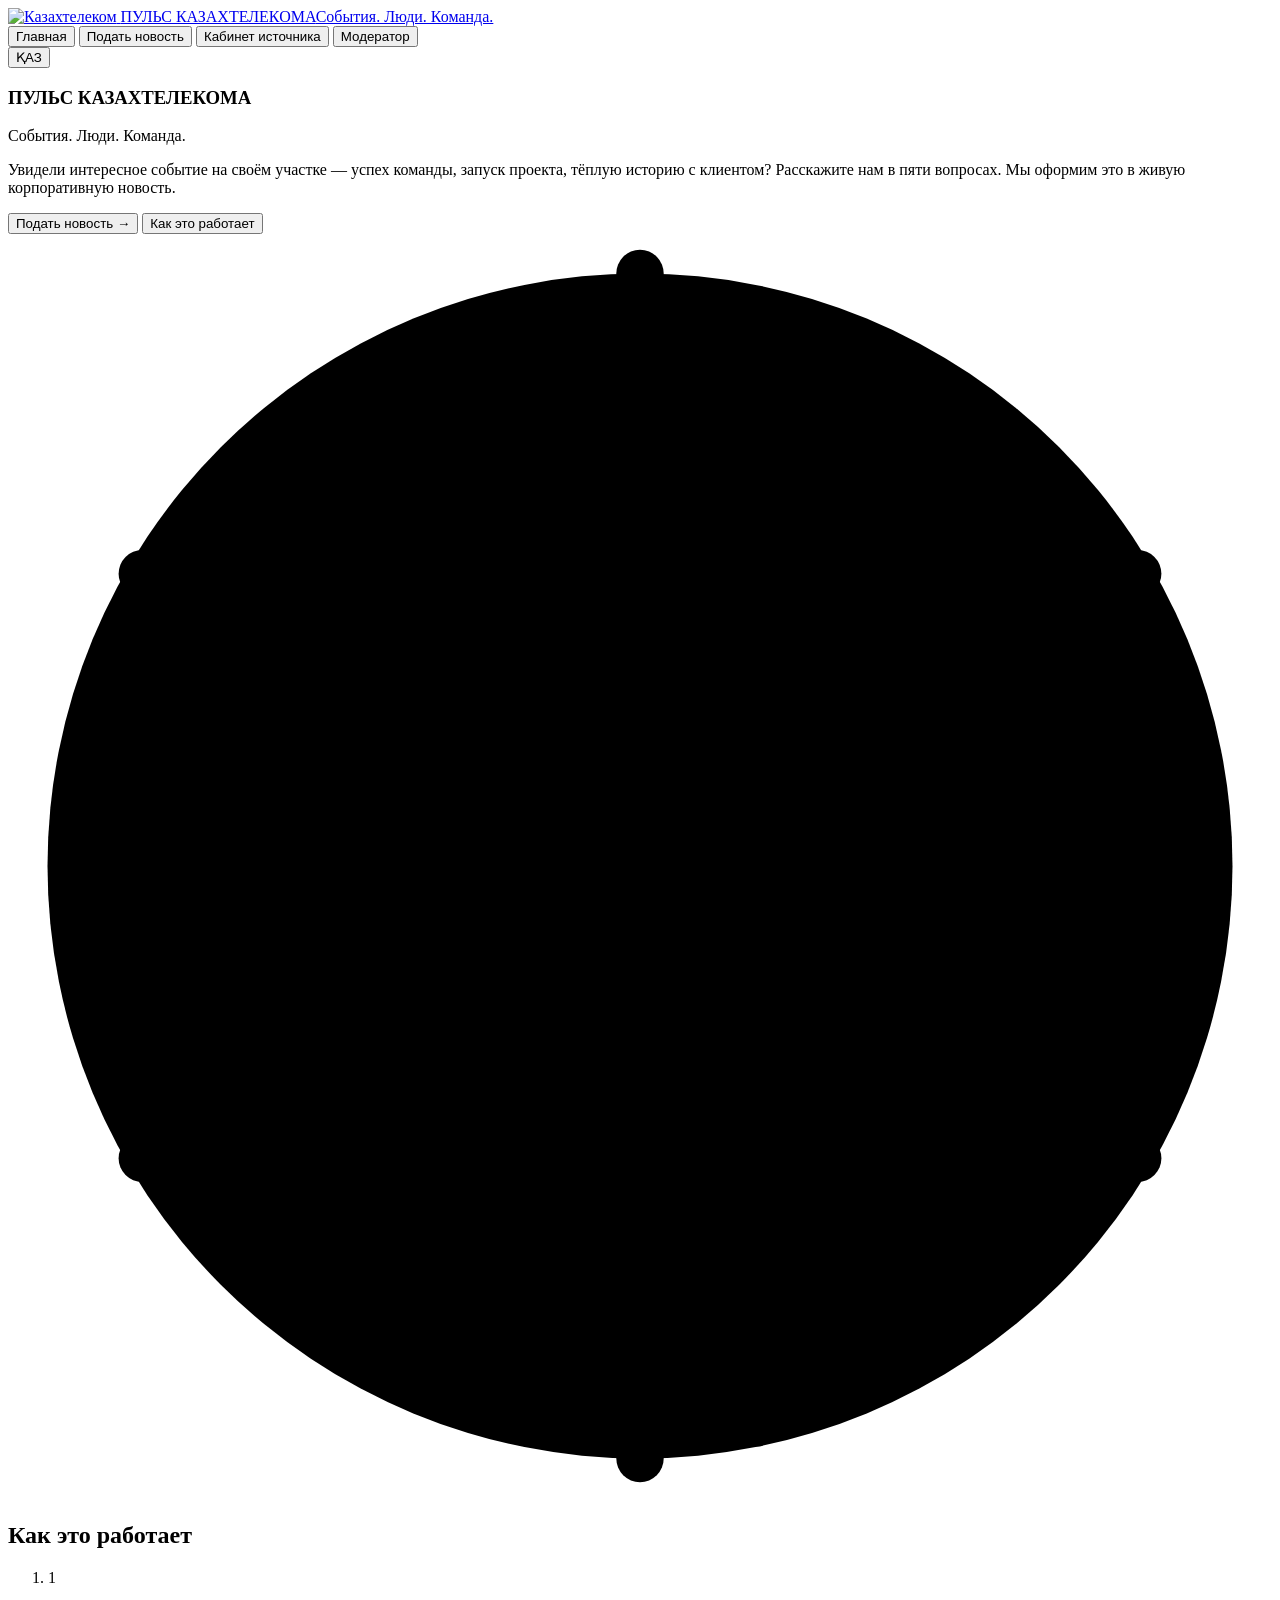
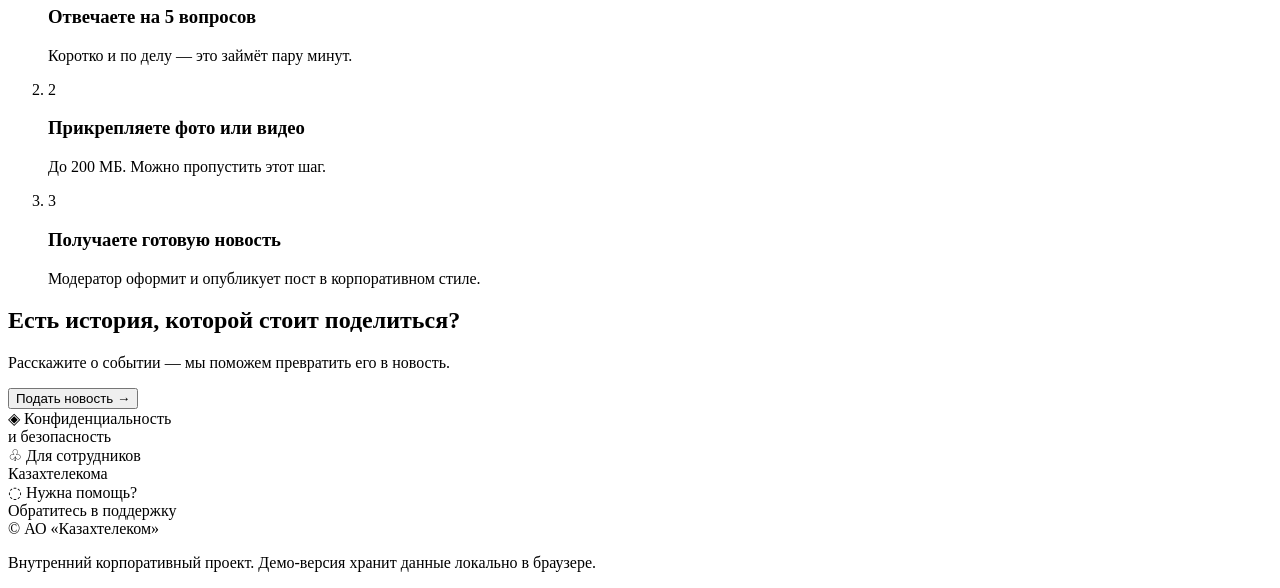
==== index.html @ e0bf86db "Add files via upload" ====
<!DOCTYPE html>
<html lang="ru">
<head>
<meta charset="UTF-8">
<meta name="viewport" content="width=device-width, initial-scale=1.0">
<title>ПУЛЬС КАЗАХТЕЛЕКОМА — корпоративный новостной портал</title>
<meta name="description" content="ПУЛЬС КАЗАХТЕЛЕКОМА — внутренний портал для историй, событий и новостей сотрудников.">
<link rel="preconnect" href="https://fonts.googleapis.com">
<link rel="preconnect" href="https://fonts.gstatic.com" crossorigin>
<link href="https://fonts.googleapis.com/css2?family=Manrope:wght@500;700;800&family=Inter:wght@400;500;600&display=swap" rel="stylesheet">
<link rel="stylesheet" href="css/styles.css">
</head>
<body>

<!-- ============================= ФОН-ПОДЛОЖКА ============================= -->
<div class="bg-signal" aria-hidden="true"></div>

<!-- ============================= ШАПКА ============================= -->
<header class="site-header">
  <div class="header-inner">
    <a href="#home" class="brand" data-nav="home">
      <img src="assets/kazakhtelecom-logo.png" alt="Казахтелеком" class="brand-logo">
      <span class="brand-divider" aria-hidden="true"></span>
      <span class="brand-copy"><span class="brand-name">ПУЛЬС КАЗАХТЕЛЕКОМА</span><span class="brand-tagline">События. Люди. Команда.</span></span>
    </a>

    <nav class="main-nav" aria-label="Основная навигация">
      <button class="nav-link" data-nav="home" data-i18n="nav_home">Главная</button>
      <button class="nav-link" data-nav="wizard" data-i18n="nav_submit">Подать новость</button>
      <button class="nav-link" data-nav="source-login" data-i18n="nav_source">Кабинет источника</button>
      <button class="nav-link nav-link-muted" data-nav="mod-login" data-i18n="nav_moderator">Модератор</button>
    </nav>

    <button class="lang-toggle" id="langToggle" type="button" aria-label="Переключить язык">
      <span data-i18n="lang_switch">ҚАЗ</span>
    </button>
  </div>
</header>

<main id="app">

  <!-- ============================= ЭКРАН: ГЛАВНАЯ ============================= -->
  <section class="view" id="view-home" data-view>
    <section class="hero">
      <div class="hero-text">
        <h1 class="hero-title" data-i18n="hero_title"><span>ПУЛЬС</span> КАЗАХТЕЛЕКОМА</h1>
        <p class="hero-subtitle" data-i18n="hero_subtitle">События. Люди. Команда.</p>
        <p class="hero-body" data-i18n="hero_text">Увидели интересное событие на своём участке — успех команды, запуск проекта, тёплую историю с клиентом? Расскажите нам в пяти вопросах. Мы оформим это в живую корпоративную новость.</p>
        <div class="hero-actions">
          <button class="btn btn-primary" data-nav="wizard" data-i18n="hero_cta">Подать новость <span aria-hidden="true">→</span></button>
          <button class="btn btn-ghost" data-scroll="steps" data-i18n="hero_cta_secondary">Как это работает</button>
        </div>
      </div>
      <div class="hero-graphic" aria-hidden="true">
        <svg viewBox="0 0 320 320" class="signal-art">
          <circle cx="160" cy="160" r="150" class="ring ring-1"/>
          <circle cx="160" cy="160" r="112" class="ring ring-2"/>
          <circle cx="160" cy="160" r="74" class="ring ring-3"/>
          <circle cx="160" cy="160" r="10" class="ring-core"/>
          <g class="nodes">
            <circle cx="160" cy="10" r="6"/>
            <circle cx="286" cy="86" r="6"/>
            <circle cx="286" cy="234" r="6"/>
            <circle cx="160" cy="310" r="6"/>
            <circle cx="34" cy="234" r="6"/>
            <circle cx="34" cy="86" r="6"/>
          </g>
        </svg>
      </div>
    </section>

    <section class="steps" id="steps">
      <h2 class="section-title" data-i18n="steps_title">Как это работает</h2>
      <ol class="steps-grid">
        <li class="step-card">
          <span class="step-num">1</span>
          <h3 data-i18n="step1_title">Отвечаете на 5 вопросов</h3>
          <p data-i18n="step1_text">Коротко и по делу — это займёт пару минут.</p>
        </li>
        <li class="step-card">
          <span class="step-num">2</span>
          <h3 data-i18n="step2_title">Прикрепляете фото или видео</h3>
          <p data-i18n="step2_text">До 200 МБ. Можно пропустить этот шаг.</p>
        </li>
        <li class="step-card">
          <span class="step-num">3</span>
          <h3 data-i18n="step3_title">Получаете готовую новость</h3>
          <p data-i18n="step3_text">Модератор оформит и опубликует пост в корпоративном стиле.</p>
        </li>
      </ol>
    </section>

    <section class="story-cta" aria-label="Подать историю">
      <div class="story-cta-icon" aria-hidden="true">
        <span class="pulse-line"></span>
      </div>
      <div class="story-cta-copy">
        <h2 data-i18n="cta_title">Есть история, которой стоит поделиться?</h2>
        <p data-i18n="cta_text">Расскажите о событии — мы поможем превратить его в новость.</p>
      </div>
      <button class="btn btn-primary story-cta-button" data-nav="wizard" data-i18n="hero_cta">Подать новость <span aria-hidden="true">→</span></button>
    </section>
  </section>

  <!-- ============================= ЭКРАН: МАСТЕР ПОДАЧИ ============================= -->
  <section class="view" id="view-wizard" data-view hidden>
    <div class="panel wizard-panel">

      <div class="wizard-progress">
        <span id="wizardStepLabel" data-i18n="wizard_step_of">Шаг 1 из 3</span>
        <div class="progress-track"><div class="progress-fill" id="progressFill"></div></div>
      </div>

      <!-- Шаг 1: 5 вопросов -->
      <form class="wizard-step" id="step1" data-step="1">
        <div class="field">
          <label for="q1" data-i18n="q1_label">1. Что произошло?</label>
          <input type="text" id="q1" name="what" required data-i18n-placeholder="q1_placeholder" placeholder="Опишите событие одной-двумя фразами">
        </div>

        <div class="field field-row">
          <div class="field-col">
            <label for="q2place" data-i18n="q2_label">2. Где и когда произошло?</label>
            <input type="text" id="q2place" name="place" required data-i18n-placeholder="q2_place_placeholder" placeholder="Город, филиал, объект">
          </div>
          <div class="field-col field-col-narrow">
            <label for="q2date" class="visually-hidden" data-i18n="q2_date_placeholder">Дата события</label>
            <input type="date" id="q2date" name="date" required>
          </div>
        </div>

        <div class="field">
          <label for="q3" data-i18n="q3_label">3. Что классного произошло?</label>
          <p class="field-hint" data-i18n="q3_hint">Опишите в двух предложениях — что делает эту историю особенной</p>
          <textarea id="q3" name="cool" rows="3" maxlength="320" required data-i18n-placeholder="q3_placeholder" placeholder="Например: команда закрыла проект на неделю раньше срока..."></textarea>
        </div>

        <div class="field">
          <label data-i18n="q4_label">4. Какой результат даёт эта новость?</label>
          <p class="field-hint" data-i18n="q4_hint">Выберите вариант или опишите свой</p>
          <select id="q4select" name="resultType">
            <!-- options заполняются из JS (i18n) -->
          </select>
          <textarea id="q4custom" name="resultCustom" rows="2" maxlength="200" class="hidden-field" data-i18n-placeholder="q4_custom_placeholder" placeholder="Опишите результат своими словами"></textarea>
        </div>

        <div class="field field-row">
          <div class="field-col">
            <label for="q5name" data-i18n="q5_label">5. Контакты для связи</label>
            <input type="text" id="q5name" name="authorName" required data-i18n-placeholder="q5_name_placeholder" placeholder="ФИО">
          </div>
          <div class="field-col">
            <label for="q5contact" class="visually-hidden" data-i18n="q5_contact_placeholder">Телефон или email</label>
            <input type="text" id="q5contact" name="contact" required data-i18n-placeholder="q5_contact_placeholder" placeholder="Телефон или email">
          </div>
        </div>

        <div class="wizard-actions">
          <span></span>
          <button type="submit" class="btn btn-primary" data-i18n="wizard_next">Далее</button>
        </div>
      </form>

      <!-- Шаг 2: медиа -->
      <div class="wizard-step" id="step2" data-step="2" hidden>
        <h3 data-i18n="media_title">Прикрепите фото и видео</h3>
        <p class="field-hint" data-i18n="media_hint">Суммарно до 200 МБ. Форматы: JPG, PNG, MP4, MOV</p>

        <label class="dropzone" id="dropzone" for="fileInput">
          <span data-i18n="media_drop">Перетащите файлы сюда или нажмите, чтобы выбрать</span>
          <input type="file" id="fileInput" accept="image/jpeg,image/png,video/mp4,video/quicktime" multiple hidden>
        </label>
        <p class="media-error" id="mediaError" hidden></p>
        <ul class="media-list" id="mediaList"></ul>

        <div class="wizard-actions">
          <button type="button" class="btn btn-ghost" id="step2Back" data-i18n="wizard_back">Назад</button>
          <div class="wizard-actions-right">
            <button type="button" class="btn btn-text" id="step2Skip" data-i18n="media_skip">Пропустить этот шаг</button>
            <button type="button" class="btn btn-primary" id="step2Next" data-i18n="wizard_next">Далее</button>
          </div>
        </div>
      </div>

      <!-- Шаг 3: проверка -->
      <div class="wizard-step" id="step3" data-step="3" hidden>
        <h3 data-i18n="review_title">Проверьте перед отправкой</h3>
        <dl class="review-list" id="reviewList"></dl>

        <div class="wizard-actions">
          <button type="button" class="btn btn-ghost" id="step3Back" data-i18n="wizard_back">Назад</button>
          <button type="button" class="btn btn-primary" id="step3Submit" data-i18n="wizard_submit">Отправить новость</button>
        </div>
      </div>

      <!-- Экран успеха -->
      <div class="wizard-step wizard-success" id="stepSuccess" data-step="success" hidden>
        <div class="success-icon" aria-hidden="true">✓</div>
        <h3 data-i18n="success_title">Спасибо! Новость передана модератору</h3>
        <p id="successText" data-i18n="success_text">Номер вашей заявки — {id}.</p>
        <div class="wizard-actions wizard-actions-center">
          <button type="button" class="btn btn-ghost" data-nav="home" data-i18n="success_home">На главную</button>
          <button type="button" class="btn btn-primary" id="successToDashboard" data-i18n="success_dashboard">Открыть личный кабинет</button>
        </div>
      </div>

    </div>
  </section>

  <!-- ============================= ЭКРАН: ВХОД ИСТОЧНИКА ============================= -->
  <section class="view" id="view-source-login" data-view hidden>
    <div class="panel login-panel">
      <h2 data-i18n="login_source_title">Кабинет источника новости</h2>
      <p class="field-hint" data-i18n="login_source_text">Введите телефон или email, которые вы указали при подаче новости.</p>
      <form id="sourceLoginForm">
        <div class="field">
          <input type="text" id="sourceContactInput" required data-i18n-placeholder="login_contact_placeholder" placeholder="Телефон или email">
        </div>
        <p class="form-error" id="sourceLoginError" hidden data-i18n="login_error_notfound"></p>
        <button type="submit" class="btn btn-primary btn-block" data-i18n="login_enter">Войти</button>
      </form>
    </div>
  </section>

  <!-- ============================= ЭКРАН: КАБИНЕТ ИСТОЧНИКА ============================= -->
  <section class="view" id="view-source-dash" data-view hidden>
    <div class="panel dash-panel">
      <div class="dash-head">
        <div>
          <h2 id="dashGreeting" data-i18n="dash_greeting">Здравствуйте!</h2>
          <p class="field-hint" data-i18n="dash_subtitle">Вот что происходит с вашими новостями</p>
        </div>
        <button class="btn btn-text" id="sourceLogout" data-i18n="dash_logout">Выйти</button>
      </div>

      <div class="counters">
        <div class="counter-card"><span class="counter-num" id="cntTotal">0</span><span data-i18n="dash_total">Всего подано</span></div>
        <div class="counter-card"><span class="counter-num" id="cntPending">0</span><span data-i18n="dash_pending">На рассмотрении</span></div>
        <div class="counter-card"><span class="counter-num" id="cntPublished">0</span><span data-i18n="dash_published">Опубликовано</span></div>
        <div class="counter-card"><span class="counter-num" id="cntRejected">0</span><span data-i18n="dash_rejected">Отклонено</span></div>
      </div>

      <h3 data-i18n="dash_my_news">Мои заявки</h3>
      <ul class="submission-list" id="sourceSubmissionList"></ul>
      <p class="empty-note" id="sourceEmptyNote" data-i18n="dash_empty" hidden></p>
    </div>
  </section>

  <!-- ============================= ЭКРАН: ВХОД МОДЕРАТОРА ============================= -->
  <section class="view" id="view-mod-login" data-view hidden>
    <div class="panel login-panel">
      <h2 data-i18n="login_mod_title">Панель модератора</h2>
      <p class="field-hint" data-i18n="login_mod_text">Введите пароль модератора</p>
      <form id="modLoginForm">
        <div class="field">
          <input type="password" id="modPasswordInput" required data-i18n-placeholder="login_mod_placeholder" placeholder="Пароль">
        </div>
        <p class="form-error" id="modLoginError" hidden data-i18n="login_mod_error"></p>
        <p class="field-hint small" data-i18n="login_mod_hint">Демо-пароль: kt2026</p>
        <button type="submit" class="btn btn-primary btn-block" data-i18n="login_enter">Войти</button>
      </form>
    </div>
  </section>

  <!-- ============================= ЭКРАН: ПАНЕЛЬ МОДЕРАТОРА (список) ============================= -->
  <section class="view" id="view-mod-dash" data-view hidden>
    <div class="panel mod-panel">
      <div class="dash-head">
        <div>
          <h2 data-i18n="mod_title">Лента заявок</h2>
          <p class="field-hint" data-i18n="mod_subtitle">Новые сюжеты от сотрудников компании</p>
        </div>
        <button class="btn btn-text" id="modLogout" data-i18n="mod_logout">Выйти</button>
      </div>

      <div class="counters counters-mod">
        <div class="counter-card"><span class="counter-num" id="modCntTotal">0</span><span data-i18n="mod_total">Всего</span></div>
        <div class="counter-card"><span class="counter-num" id="modCntNew">0</span><span data-i18n="mod_new">Новые</span></div>
        <div class="counter-card"><span class="counter-num" id="modCntProcessing">0</span><span data-i18n="mod_processing">В работе</span></div>
        <div class="counter-card"><span class="counter-num" id="modCntPublished">0</span><span data-i18n="mod_published">Опубликовано</span></div>
        <div class="counter-card"><span class="counter-num" id="modCntRejected">0</span><span data-i18n="mod_rejected">Отклонено</span></div>
      </div>

      <div class="mod-filters" id="modFilters">
        <div class="filter-highlight" id="filterHighlight" aria-hidden="true"></div>
        <button class="filter-chip active" data-filter="all" data-i18n="mod_filter_all">Все</button>
        <button class="filter-chip" data-filter="new" data-i18n="status_new">Новая</button>
        <button class="filter-chip" data-filter="processing" data-i18n="status_processing">В работе</button>
        <button class="filter-chip" data-filter="published" data-i18n="status_published">Опубликована</button>
        <button class="filter-chip" data-filter="rejected" data-i18n="status_rejected">Отклонена</button>
      </div>

      <ul class="submission-list mod-list" id="modSubmissionList"></ul>
      <p class="empty-note" id="modEmptyNote" data-i18n="mod_empty" hidden></p>
    </div>
  </section>

  <!-- ============================= ЭКРАН: ПАНЕЛЬ МОДЕРАТОРА (детали заявки) ============================= -->
  <section class="view" id="view-mod-detail" data-view hidden>
    <div class="panel mod-detail-panel">
      <button class="btn btn-text" id="modBackToList" data-i18n="mod_back_to_list">← К списку заявок</button>

      <div class="mod-detail-grid">
        <div class="mod-detail-source">
          <dl class="review-list" id="modDetailAnswers"></dl>
          <div id="modDetailMedia" class="media-preview-list"></div>
        </div>

        <div class="mod-detail-post">
          <button class="btn btn-secondary" id="modGenerateBtn" data-i18n="mod_generate">Сгенерировать пост</button>
          <p class="ai-note" data-i18n="mod_ai_note"></p>
          <p class="ai-source-note" id="aiSourceNote" hidden></p>

          <div class="field">
            <label data-i18n="mod_post_ru">Пост на русском</label>
            <textarea id="postRu" rows="8"></textarea>
          </div>
          <div class="field">
            <label data-i18n="mod_post_kk">Пост на казахском</label>
            <textarea id="postKk" rows="8"></textarea>
          </div>
          <p class="field-hint" data-i18n="mod_post_edit_hint"></p>

          <div class="field">
            <input type="text" id="modRejectReason" data-i18n-placeholder="mod_reject_reason" placeholder="Причина отклонения (необязательно)">
          </div>

          <div class="wizard-actions">
            <button class="btn btn-ghost btn-danger" id="modRejectBtn" data-i18n="mod_reject">Отклонить</button>
            <button class="btn btn-primary" id="modApproveBtn" data-i18n="mod_approve">Опубликовать</button>
          </div>
        </div>
      </div>
    </div>
  </section>

</main>

<footer class="site-footer">
  <div class="footer-inner">
    <div class="footer-item">
      <span class="footer-icon">◈</span>
      <span data-i18n="footer_security">Конфиденциальность<br>и безопасность</span>
    </div>
    <div class="footer-divider"></div>
    <div class="footer-item">
      <span class="footer-icon">♧</span>
      <span data-i18n="footer_staff">Для сотрудников<br>Казахтелекома</span>
    </div>
    <div class="footer-divider"></div>
    <div class="footer-item">
      <span class="footer-icon">◌</span>
      <span data-i18n="footer_help">Нужна помощь?<br>Обратитесь в поддержку</span>
    </div>
    <div class="footer-copy">© АО «Казахтелеком»</div>
  </div>
  <p class="footer-demo" data-i18n="footer_note">Внутренний корпоративный проект. Демо-версия хранит данные локально в браузере.</p>
</footer>

<script src="js/i18n.js"></script>
<script src="js/config.js"></script>
<script src="js/dataStore.js"></script>
<script src="js/postGenerator.js"></script>
<script src="js/app.js"></script>
</body>
</html>
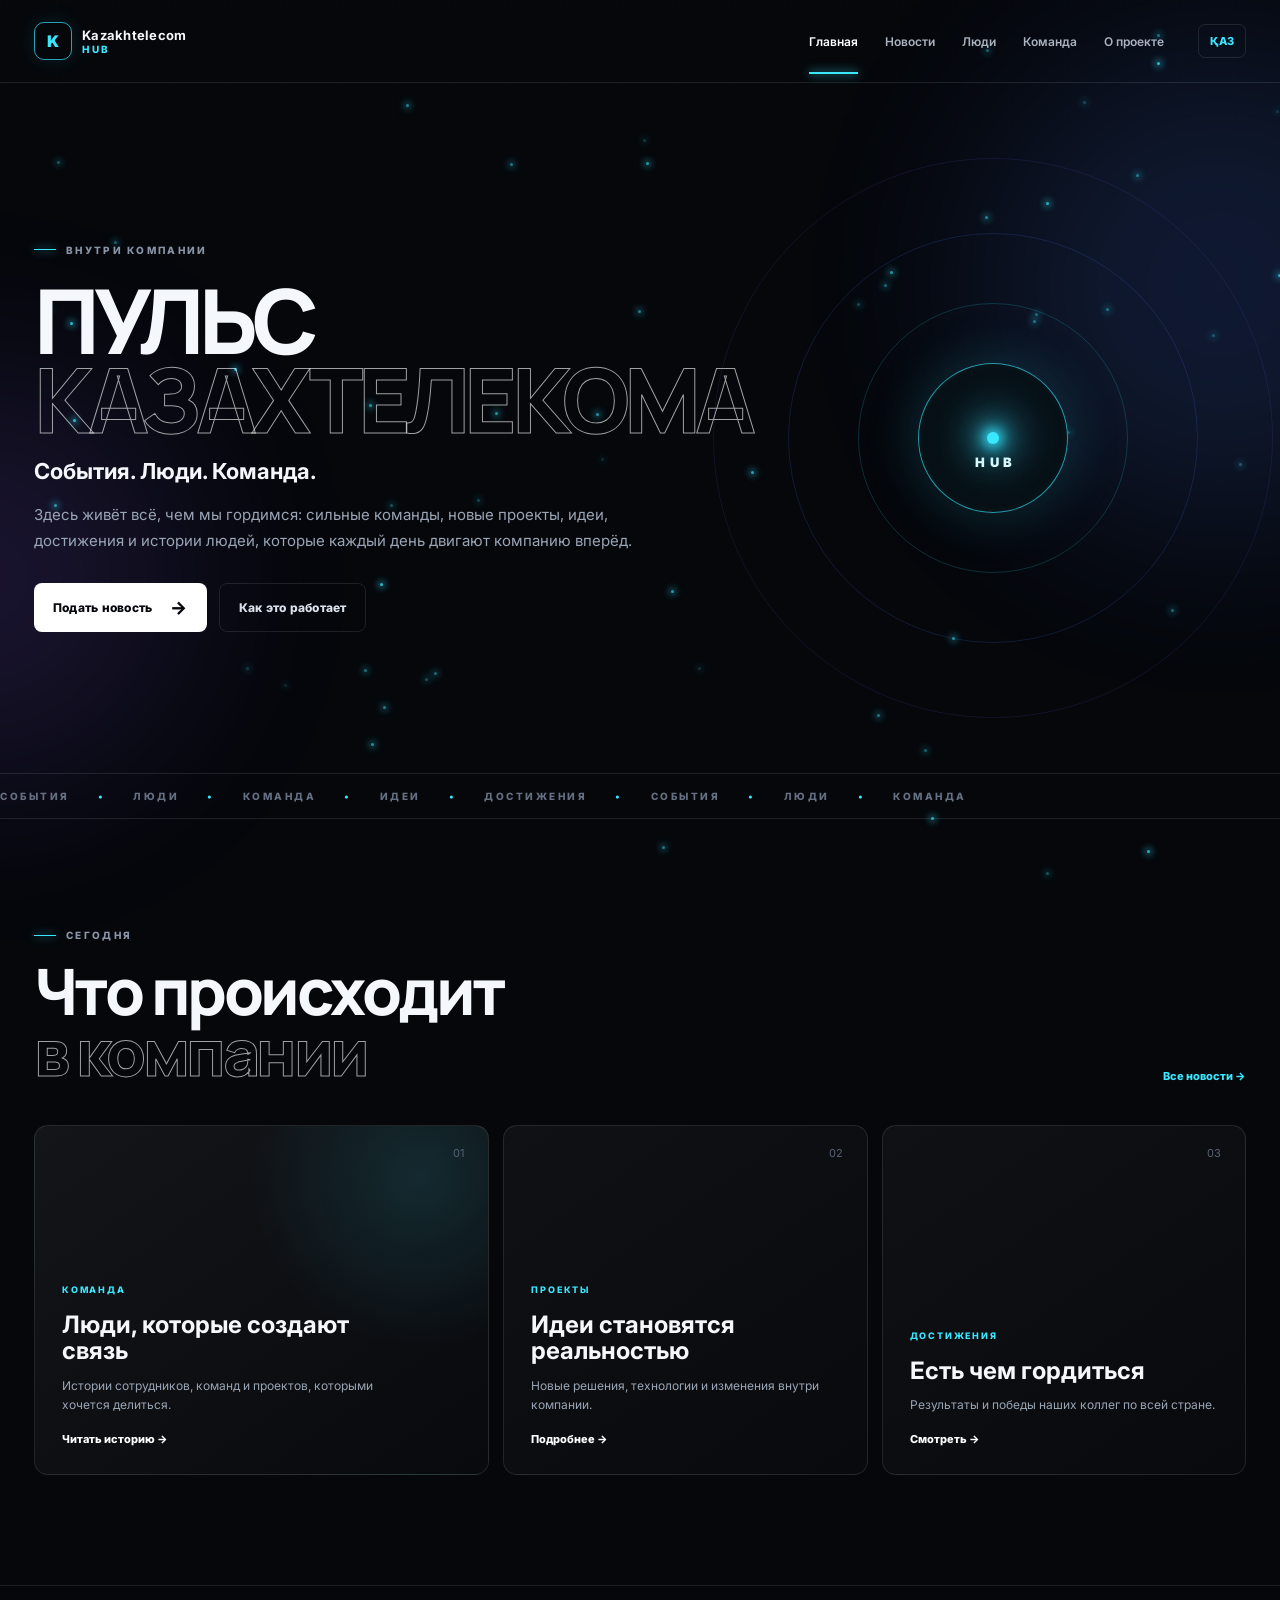
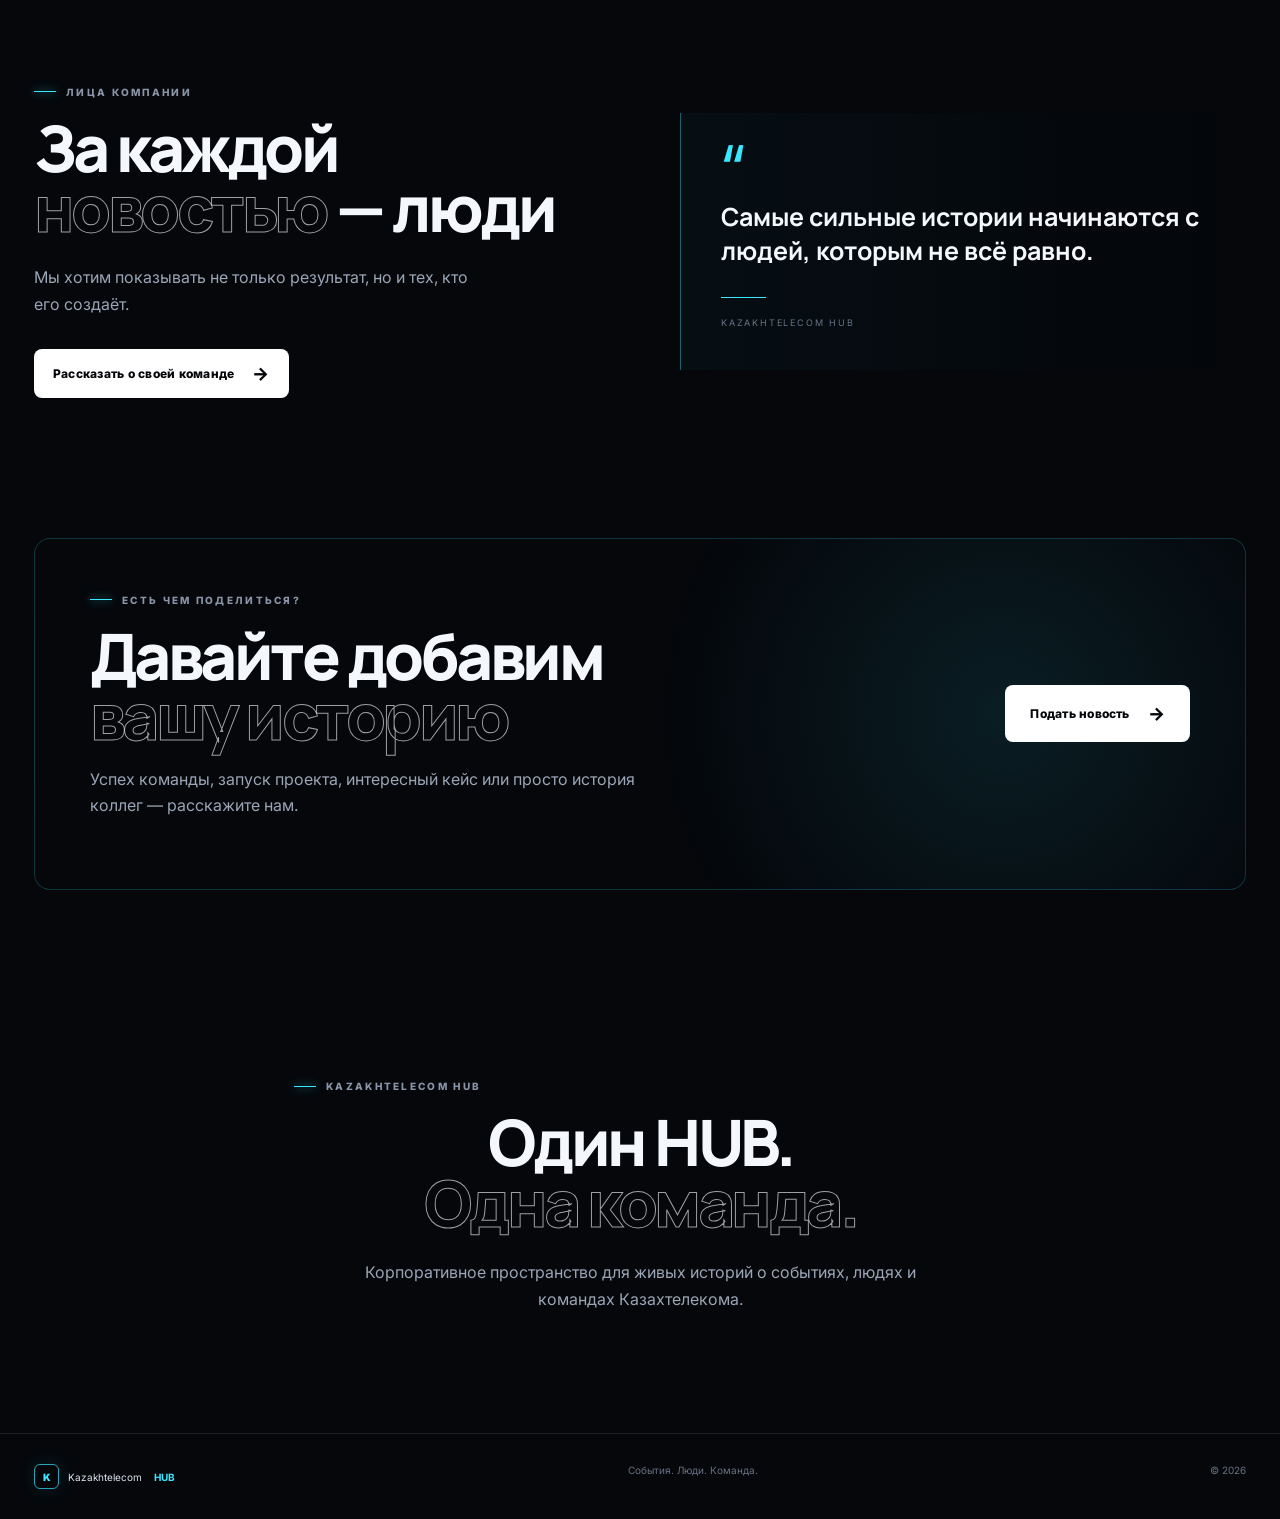
==== commit ee89b06c: "Add files via upload" ====
--- a/index.html
+++ b/index.html
@@ -1,366 +1,157 @@
 <!DOCTYPE html>
 <html lang="ru">
 <head>
-<meta charset="UTF-8">
-<meta name="viewport" content="width=device-width, initial-scale=1.0">
-<title>ПУЛЬС КАЗАХТЕЛЕКОМА — корпоративный новостной портал</title>
-<meta name="description" content="ПУЛЬС КАЗАХТЕЛЕКОМА — внутренний портал для историй, событий и новостей сотрудников.">
-<link rel="preconnect" href="https://fonts.googleapis.com">
-<link rel="preconnect" href="https://fonts.gstatic.com" crossorigin>
-<link href="https://fonts.googleapis.com/css2?family=Manrope:wght@500;700;800&family=Inter:wght@400;500;600&display=swap" rel="stylesheet">
-<link rel="stylesheet" href="css/styles.css">
+  <meta charset="UTF-8">
+  <meta name="viewport" content="width=device-width, initial-scale=1.0">
+  <meta name="description" content="Kazakhtelecom HUB — события, люди, команда.">
+  <title>Kazakhtelecom HUB — Пульс Казахтелекома</title>
+  <link rel="stylesheet" href="style.css">
 </head>
 <body>
+  <div class="bg-grid"></div>
+  <div class="glow glow-one"></div>
+  <div class="glow glow-two"></div>
+  <div id="particles" aria-hidden="true"></div>
 
-<!-- ============================= ФОН-ПОДЛОЖКА ============================= -->
-<div class="bg-signal" aria-hidden="true"></div>
-
-<!-- ============================= ШАПКА ============================= -->
-<header class="site-header">
-  <div class="header-inner">
-    <a href="#home" class="brand" data-nav="home">
-      <img src="assets/kazakhtelecom-logo.png" alt="Казахтелеком" class="brand-logo">
-      <span class="brand-divider" aria-hidden="true"></span>
-      <span class="brand-copy"><span class="brand-name">ПУЛЬС КАЗАХТЕЛЕКОМА</span><span class="brand-tagline">События. Люди. Команда.</span></span>
+  <header class="topbar">
+    <a class="brand" href="#top" aria-label="Kazakhtelecom HUB">
+      <span class="brand-mark">K</span>
+      <span>
+        <strong>Kazakhtelecom</strong>
+        <small>HUB</small>
+      </span>
     </a>
 
-    <nav class="main-nav" aria-label="Основная навигация">
-      <button class="nav-link" data-nav="home" data-i18n="nav_home">Главная</button>
-      <button class="nav-link" data-nav="wizard" data-i18n="nav_submit">Подать новость</button>
-      <button class="nav-link" data-nav="source-login" data-i18n="nav_source">Кабинет источника</button>
-      <button class="nav-link nav-link-muted" data-nav="mod-login" data-i18n="nav_moderator">Модератор</button>
+    <nav class="nav">
+      <a class="active" href="#top">Главная</a>
+      <a href="#news">Новости</a>
+      <a href="#people">Люди</a>
+      <a href="#team">Команда</a>
+      <a href="#about">О проекте</a>
     </nav>
 
-    <button class="lang-toggle" id="langToggle" type="button" aria-label="Переключить язык">
-      <span data-i18n="lang_switch">ҚАЗ</span>
-    </button>
-  </div>
-</header>
+    <a class="lang" href="#">ҚАЗ</a>
+  </header>
 
-<main id="app">
-
-  <!-- ============================= ЭКРАН: ГЛАВНАЯ ============================= -->
-  <section class="view" id="view-home" data-view>
+  <main id="top">
     <section class="hero">
-      <div class="hero-text">
-        <h1 class="hero-title" data-i18n="hero_title"><span>ПУЛЬС</span> КАЗАХТЕЛЕКОМА</h1>
-        <p class="hero-subtitle" data-i18n="hero_subtitle">События. Люди. Команда.</p>
-        <p class="hero-body" data-i18n="hero_text">Увидели интересное событие на своём участке — успех команды, запуск проекта, тёплую историю с клиентом? Расскажите нам в пяти вопросах. Мы оформим это в живую корпоративную новость.</p>
+      <div class="hero-copy">
+        <div class="eyebrow"><span></span> ВНУТРИ КОМПАНИИ</div>
+        <h1>ПУЛЬС<br><em>КАЗАХТЕЛЕКОМА</em></h1>
+        <p class="hero-subtitle">События. Люди. Команда.</p>
+        <p class="hero-text">
+          Здесь живёт всё, чем мы гордимся: сильные команды, новые проекты,
+          идеи, достижения и истории людей, которые каждый день двигают компанию вперёд.
+        </p>
         <div class="hero-actions">
-          <button class="btn btn-primary" data-nav="wizard" data-i18n="hero_cta">Подать новость <span aria-hidden="true">→</span></button>
-          <button class="btn btn-ghost" data-scroll="steps" data-i18n="hero_cta_secondary">Как это работает</button>
+          <a class="btn btn-primary" href="#submit">Подать новость <span>→</span></a>
+          <a class="btn btn-ghost" href="#about">Как это работает</a>
         </div>
       </div>
-      <div class="hero-graphic" aria-hidden="true">
-        <svg viewBox="0 0 320 320" class="signal-art">
-          <circle cx="160" cy="160" r="150" class="ring ring-1"/>
-          <circle cx="160" cy="160" r="112" class="ring ring-2"/>
-          <circle cx="160" cy="160" r="74" class="ring ring-3"/>
-          <circle cx="160" cy="160" r="10" class="ring-core"/>
-          <g class="nodes">
-            <circle cx="160" cy="10" r="6"/>
-            <circle cx="286" cy="86" r="6"/>
-            <circle cx="286" cy="234" r="6"/>
-            <circle cx="160" cy="310" r="6"/>
-            <circle cx="34" cy="234" r="6"/>
-            <circle cx="34" cy="86" r="6"/>
-          </g>
-        </svg>
+
+      <div class="pulse-visual" aria-hidden="true">
+        <div class="orbit orbit-a"></div>
+        <div class="orbit orbit-b"></div>
+        <div class="orbit orbit-c"></div>
+        <div class="pulse-ring ring-1"></div>
+        <div class="pulse-ring ring-2"></div>
+        <div class="pulse-ring ring-3"></div>
+        <div class="core">
+          <div class="core-dot"></div>
+          <div class="core-label">HUB</div>
+        </div>
       </div>
     </section>
 
-    <section class="steps" id="steps">
-      <h2 class="section-title" data-i18n="steps_title">Как это работает</h2>
-      <ol class="steps-grid">
-        <li class="step-card">
-          <span class="step-num">1</span>
-          <h3 data-i18n="step1_title">Отвечаете на 5 вопросов</h3>
-          <p data-i18n="step1_text">Коротко и по делу — это займёт пару минут.</p>
-        </li>
-        <li class="step-card">
-          <span class="step-num">2</span>
-          <h3 data-i18n="step2_title">Прикрепляете фото или видео</h3>
-          <p data-i18n="step2_text">До 200 МБ. Можно пропустить этот шаг.</p>
-        </li>
-        <li class="step-card">
-          <span class="step-num">3</span>
-          <h3 data-i18n="step3_title">Получаете готовую новость</h3>
-          <p data-i18n="step3_text">Модератор оформит и опубликует пост в корпоративном стиле.</p>
-        </li>
-      </ol>
+    <section class="ticker">
+      <div class="ticker-track">
+        <span>СОБЫТИЯ</span><b>•</b><span>ЛЮДИ</span><b>•</b><span>КОМАНДА</span><b>•</b>
+        <span>ИДЕИ</span><b>•</b><span>ДОСТИЖЕНИЯ</span><b>•</b>
+        <span>СОБЫТИЯ</span><b>•</b><span>ЛЮДИ</span><b>•</b><span>КОМАНДА</span>
+      </div>
     </section>
 
-    <section class="story-cta" aria-label="Подать историю">
-      <div class="story-cta-icon" aria-hidden="true">
-        <span class="pulse-line"></span>
-      </div>
-      <div class="story-cta-copy">
-        <h2 data-i18n="cta_title">Есть история, которой стоит поделиться?</h2>
-        <p data-i18n="cta_text">Расскажите о событии — мы поможем превратить его в новость.</p>
-      </div>
-      <button class="btn btn-primary story-cta-button" data-nav="wizard" data-i18n="hero_cta">Подать новость <span aria-hidden="true">→</span></button>
-    </section>
-  </section>
-
-  <!-- ============================= ЭКРАН: МАСТЕР ПОДАЧИ ============================= -->
-  <section class="view" id="view-wizard" data-view hidden>
-    <div class="panel wizard-panel">
-
-      <div class="wizard-progress">
-        <span id="wizardStepLabel" data-i18n="wizard_step_of">Шаг 1 из 3</span>
-        <div class="progress-track"><div class="progress-fill" id="progressFill"></div></div>
+    <section class="section" id="news">
+      <div class="section-heading">
+        <div>
+          <div class="eyebrow"><span></span> СЕГОДНЯ</div>
+          <h2>Что происходит<br><em>в компании</em></h2>
+        </div>
+        <a class="text-link" href="#">Все новости →</a>
       </div>
 
-      <!-- Шаг 1: 5 вопросов -->
-      <form class="wizard-step" id="step1" data-step="1">
-        <div class="field">
-          <label for="q1" data-i18n="q1_label">1. Что произошло?</label>
-          <input type="text" id="q1" name="what" required data-i18n-placeholder="q1_placeholder" placeholder="Опишите событие одной-двумя фразами">
+      <div class="cards">
+        <article class="card card-featured">
+          <div class="card-number">01</div>
+          <div class="card-content">
+            <span class="tag">КОМАНДА</span>
+            <h3>Люди, которые создают связь</h3>
+            <p>Истории сотрудников, команд и проектов, которыми хочется делиться.</p>
+            <a href="#">Читать историю →</a>
+          </div>
+        </article>
+
+        <article class="card">
+          <div class="card-number">02</div>
+          <div class="card-content">
+            <span class="tag">ПРОЕКТЫ</span>
+            <h3>Идеи становятся реальностью</h3>
+            <p>Новые решения, технологии и изменения внутри компании.</p>
+            <a href="#">Подробнее →</a>
+          </div>
+        </article>
+
+        <article class="card">
+          <div class="card-number">03</div>
+          <div class="card-content">
+            <span class="tag">ДОСТИЖЕНИЯ</span>
+            <h3>Есть чем гордиться</h3>
+            <p>Результаты и победы наших коллег по всей стране.</p>
+            <a href="#">Смотреть →</a>
+          </div>
+        </article>
+      </div>
+    </section>
+
+    <section class="people-section" id="people">
+      <div class="people-copy">
+        <div class="eyebrow"><span></span> ЛИЦА КОМПАНИИ</div>
+        <h2>За каждой<br><em>новостью</em> — люди</h2>
+        <p>Мы хотим показывать не только результат, но и тех, кто его создаёт.</p>
+        <a class="btn btn-primary" href="#submit">Рассказать о своей команде <span>→</span></a>
+      </div>
+      <div class="quote">
+        <span class="quote-mark">“</span>
+        <p>Самые сильные истории начинаются с людей, которым не всё равно.</p>
+        <div class="quote-line"></div>
+        <small>KAZAKHTELECOM HUB</small>
+      </div>
+    </section>
+
+    <section class="submit-section" id="submit">
+      <div class="submit-box">
+        <div>
+          <div class="eyebrow"><span></span> ЕСТЬ ЧЕМ ПОДЕЛИТЬСЯ?</div>
+          <h2>Давайте добавим<br><em>вашу историю</em></h2>
+          <p>Успех команды, запуск проекта, интересный кейс или просто история коллег — расскажите нам.</p>
         </div>
+        <a class="btn btn-primary big" href="mailto:hub@telecom.kz">Подать новость <span>→</span></a>
+      </div>
+    </section>
 
-        <div class="field field-row">
-          <div class="field-col">
-            <label for="q2place" data-i18n="q2_label">2. Где и когда произошло?</label>
-            <input type="text" id="q2place" name="place" required data-i18n-placeholder="q2_place_placeholder" placeholder="Город, филиал, объект">
-          </div>
-          <div class="field-col field-col-narrow">
-            <label for="q2date" class="visually-hidden" data-i18n="q2_date_placeholder">Дата события</label>
-            <input type="date" id="q2date" name="date" required>
-          </div>
-        </div>
+    <section class="about" id="about">
+      <div class="eyebrow"><span></span> KAZAKHTELECOM HUB</div>
+      <h2>Один HUB.<br><em>Одна команда.</em></h2>
+      <p>Корпоративное пространство для живых историй о событиях, людях и командах Казахтелекома.</p>
+    </section>
+  </main>
 
-        <div class="field">
-          <label for="q3" data-i18n="q3_label">3. Что классного произошло?</label>
-          <p class="field-hint" data-i18n="q3_hint">Опишите в двух предложениях — что делает эту историю особенной</p>
-          <textarea id="q3" name="cool" rows="3" maxlength="320" required data-i18n-placeholder="q3_placeholder" placeholder="Например: команда закрыла проект на неделю раньше срока..."></textarea>
-        </div>
+  <footer id="team">
+    <div class="footer-brand"><span class="brand-mark">K</span> Kazakhtelecom <b>HUB</b></div>
+    <div>События. Люди. Команда.</div>
+    <div>© 2026</div>
+  </footer>
 
-        <div class="field">
-          <label data-i18n="q4_label">4. Какой результат даёт эта новость?</label>
-          <p class="field-hint" data-i18n="q4_hint">Выберите вариант или опишите свой</p>
-          <select id="q4select" name="resultType">
-            <!-- options заполняются из JS (i18n) -->
-          </select>
-          <textarea id="q4custom" name="resultCustom" rows="2" maxlength="200" class="hidden-field" data-i18n-placeholder="q4_custom_placeholder" placeholder="Опишите результат своими словами"></textarea>
-        </div>
-
-        <div class="field field-row">
-          <div class="field-col">
-            <label for="q5name" data-i18n="q5_label">5. Контакты для связи</label>
-            <input type="text" id="q5name" name="authorName" required data-i18n-placeholder="q5_name_placeholder" placeholder="ФИО">
-          </div>
-          <div class="field-col">
-            <label for="q5contact" class="visually-hidden" data-i18n="q5_contact_placeholder">Телефон или email</label>
-            <input type="text" id="q5contact" name="contact" required data-i18n-placeholder="q5_contact_placeholder" placeholder="Телефон или email">
-          </div>
-        </div>
-
-        <div class="wizard-actions">
-          <span></span>
-          <button type="submit" class="btn btn-primary" data-i18n="wizard_next">Далее</button>
-        </div>
-      </form>
-
-      <!-- Шаг 2: медиа -->
-      <div class="wizard-step" id="step2" data-step="2" hidden>
-        <h3 data-i18n="media_title">Прикрепите фото и видео</h3>
-        <p class="field-hint" data-i18n="media_hint">Суммарно до 200 МБ. Форматы: JPG, PNG, MP4, MOV</p>
-
-        <label class="dropzone" id="dropzone" for="fileInput">
-          <span data-i18n="media_drop">Перетащите файлы сюда или нажмите, чтобы выбрать</span>
-          <input type="file" id="fileInput" accept="image/jpeg,image/png,video/mp4,video/quicktime" multiple hidden>
-        </label>
-        <p class="media-error" id="mediaError" hidden></p>
-        <ul class="media-list" id="mediaList"></ul>
-
-        <div class="wizard-actions">
-          <button type="button" class="btn btn-ghost" id="step2Back" data-i18n="wizard_back">Назад</button>
-          <div class="wizard-actions-right">
-            <button type="button" class="btn btn-text" id="step2Skip" data-i18n="media_skip">Пропустить этот шаг</button>
-            <button type="button" class="btn btn-primary" id="step2Next" data-i18n="wizard_next">Далее</button>
-          </div>
-        </div>
-      </div>
-
-      <!-- Шаг 3: проверка -->
-      <div class="wizard-step" id="step3" data-step="3" hidden>
-        <h3 data-i18n="review_title">Проверьте перед отправкой</h3>
-        <dl class="review-list" id="reviewList"></dl>
-
-        <div class="wizard-actions">
-          <button type="button" class="btn btn-ghost" id="step3Back" data-i18n="wizard_back">Назад</button>
-          <button type="button" class="btn btn-primary" id="step3Submit" data-i18n="wizard_submit">Отправить новость</button>
-        </div>
-      </div>
-
-      <!-- Экран успеха -->
-      <div class="wizard-step wizard-success" id="stepSuccess" data-step="success" hidden>
-        <div class="success-icon" aria-hidden="true">✓</div>
-        <h3 data-i18n="success_title">Спасибо! Новость передана модератору</h3>
-        <p id="successText" data-i18n="success_text">Номер вашей заявки — {id}.</p>
-        <div class="wizard-actions wizard-actions-center">
-          <button type="button" class="btn btn-ghost" data-nav="home" data-i18n="success_home">На главную</button>
-          <button type="button" class="btn btn-primary" id="successToDashboard" data-i18n="success_dashboard">Открыть личный кабинет</button>
-        </div>
-      </div>
-
-    </div>
-  </section>
-
-  <!-- ============================= ЭКРАН: ВХОД ИСТОЧНИКА ============================= -->
-  <section class="view" id="view-source-login" data-view hidden>
-    <div class="panel login-panel">
-      <h2 data-i18n="login_source_title">Кабинет источника новости</h2>
-      <p class="field-hint" data-i18n="login_source_text">Введите телефон или email, которые вы указали при подаче новости.</p>
-      <form id="sourceLoginForm">
-        <div class="field">
-          <input type="text" id="sourceContactInput" required data-i18n-placeholder="login_contact_placeholder" placeholder="Телефон или email">
-        </div>
-        <p class="form-error" id="sourceLoginError" hidden data-i18n="login_error_notfound"></p>
-        <button type="submit" class="btn btn-primary btn-block" data-i18n="login_enter">Войти</button>
-      </form>
-    </div>
-  </section>
-
-  <!-- ============================= ЭКРАН: КАБИНЕТ ИСТОЧНИКА ============================= -->
-  <section class="view" id="view-source-dash" data-view hidden>
-    <div class="panel dash-panel">
-      <div class="dash-head">
-        <div>
-          <h2 id="dashGreeting" data-i18n="dash_greeting">Здравствуйте!</h2>
-          <p class="field-hint" data-i18n="dash_subtitle">Вот что происходит с вашими новостями</p>
-        </div>
-        <button class="btn btn-text" id="sourceLogout" data-i18n="dash_logout">Выйти</button>
-      </div>
-
-      <div class="counters">
-        <div class="counter-card"><span class="counter-num" id="cntTotal">0</span><span data-i18n="dash_total">Всего подано</span></div>
-        <div class="counter-card"><span class="counter-num" id="cntPending">0</span><span data-i18n="dash_pending">На рассмотрении</span></div>
-        <div class="counter-card"><span class="counter-num" id="cntPublished">0</span><span data-i18n="dash_published">Опубликовано</span></div>
-        <div class="counter-card"><span class="counter-num" id="cntRejected">0</span><span data-i18n="dash_rejected">Отклонено</span></div>
-      </div>
-
-      <h3 data-i18n="dash_my_news">Мои заявки</h3>
-      <ul class="submission-list" id="sourceSubmissionList"></ul>
-      <p class="empty-note" id="sourceEmptyNote" data-i18n="dash_empty" hidden></p>
-    </div>
-  </section>
-
-  <!-- ============================= ЭКРАН: ВХОД МОДЕРАТОРА ============================= -->
-  <section class="view" id="view-mod-login" data-view hidden>
-    <div class="panel login-panel">
-      <h2 data-i18n="login_mod_title">Панель модератора</h2>
-      <p class="field-hint" data-i18n="login_mod_text">Введите пароль модератора</p>
-      <form id="modLoginForm">
-        <div class="field">
-          <input type="password" id="modPasswordInput" required data-i18n-placeholder="login_mod_placeholder" placeholder="Пароль">
-        </div>
-        <p class="form-error" id="modLoginError" hidden data-i18n="login_mod_error"></p>
-        <p class="field-hint small" data-i18n="login_mod_hint">Демо-пароль: kt2026</p>
-        <button type="submit" class="btn btn-primary btn-block" data-i18n="login_enter">Войти</button>
-      </form>
-    </div>
-  </section>
-
-  <!-- ============================= ЭКРАН: ПАНЕЛЬ МОДЕРАТОРА (список) ============================= -->
-  <section class="view" id="view-mod-dash" data-view hidden>
-    <div class="panel mod-panel">
-      <div class="dash-head">
-        <div>
-          <h2 data-i18n="mod_title">Лента заявок</h2>
-          <p class="field-hint" data-i18n="mod_subtitle">Новые сюжеты от сотрудников компании</p>
-        </div>
-        <button class="btn btn-text" id="modLogout" data-i18n="mod_logout">Выйти</button>
-      </div>
-
-      <div class="counters counters-mod">
-        <div class="counter-card"><span class="counter-num" id="modCntTotal">0</span><span data-i18n="mod_total">Всего</span></div>
-        <div class="counter-card"><span class="counter-num" id="modCntNew">0</span><span data-i18n="mod_new">Новые</span></div>
-        <div class="counter-card"><span class="counter-num" id="modCntProcessing">0</span><span data-i18n="mod_processing">В работе</span></div>
-        <div class="counter-card"><span class="counter-num" id="modCntPublished">0</span><span data-i18n="mod_published">Опубликовано</span></div>
-        <div class="counter-card"><span class="counter-num" id="modCntRejected">0</span><span data-i18n="mod_rejected">Отклонено</span></div>
-      </div>
-
-      <div class="mod-filters" id="modFilters">
-        <div class="filter-highlight" id="filterHighlight" aria-hidden="true"></div>
-        <button class="filter-chip active" data-filter="all" data-i18n="mod_filter_all">Все</button>
-        <button class="filter-chip" data-filter="new" data-i18n="status_new">Новая</button>
-        <button class="filter-chip" data-filter="processing" data-i18n="status_processing">В работе</button>
-        <button class="filter-chip" data-filter="published" data-i18n="status_published">Опубликована</button>
-        <button class="filter-chip" data-filter="rejected" data-i18n="status_rejected">Отклонена</button>
-      </div>
-
-      <ul class="submission-list mod-list" id="modSubmissionList"></ul>
-      <p class="empty-note" id="modEmptyNote" data-i18n="mod_empty" hidden></p>
-    </div>
-  </section>
-
-  <!-- ============================= ЭКРАН: ПАНЕЛЬ МОДЕРАТОРА (детали заявки) ============================= -->
-  <section class="view" id="view-mod-detail" data-view hidden>
-    <div class="panel mod-detail-panel">
-      <button class="btn btn-text" id="modBackToList" data-i18n="mod_back_to_list">← К списку заявок</button>
-
-      <div class="mod-detail-grid">
-        <div class="mod-detail-source">
-          <dl class="review-list" id="modDetailAnswers"></dl>
-          <div id="modDetailMedia" class="media-preview-list"></div>
-        </div>
-
-        <div class="mod-detail-post">
-          <button class="btn btn-secondary" id="modGenerateBtn" data-i18n="mod_generate">Сгенерировать пост</button>
-          <p class="ai-note" data-i18n="mod_ai_note"></p>
-          <p class="ai-source-note" id="aiSourceNote" hidden></p>
-
-          <div class="field">
-            <label data-i18n="mod_post_ru">Пост на русском</label>
-            <textarea id="postRu" rows="8"></textarea>
-          </div>
-          <div class="field">
-            <label data-i18n="mod_post_kk">Пост на казахском</label>
-            <textarea id="postKk" rows="8"></textarea>
-          </div>
-          <p class="field-hint" data-i18n="mod_post_edit_hint"></p>
-
-          <div class="field">
-            <input type="text" id="modRejectReason" data-i18n-placeholder="mod_reject_reason" placeholder="Причина отклонения (необязательно)">
-          </div>
-
-          <div class="wizard-actions">
-            <button class="btn btn-ghost btn-danger" id="modRejectBtn" data-i18n="mod_reject">Отклонить</button>
-            <button class="btn btn-primary" id="modApproveBtn" data-i18n="mod_approve">Опубликовать</button>
-          </div>
-        </div>
-      </div>
-    </div>
-  </section>
-
-</main>
-
-<footer class="site-footer">
-  <div class="footer-inner">
-    <div class="footer-item">
-      <span class="footer-icon">◈</span>
-      <span data-i18n="footer_security">Конфиденциальность<br>и безопасность</span>
-    </div>
-    <div class="footer-divider"></div>
-    <div class="footer-item">
-      <span class="footer-icon">♧</span>
-      <span data-i18n="footer_staff">Для сотрудников<br>Казахтелекома</span>
-    </div>
-    <div class="footer-divider"></div>
-    <div class="footer-item">
-      <span class="footer-icon">◌</span>
-      <span data-i18n="footer_help">Нужна помощь?<br>Обратитесь в поддержку</span>
-    </div>
-    <div class="footer-copy">© АО «Казахтелеком»</div>
-  </div>
-  <p class="footer-demo" data-i18n="footer_note">Внутренний корпоративный проект. Демо-версия хранит данные локально в браузере.</p>
-</footer>
-
-<script src="js/i18n.js"></script>
-<script src="js/config.js"></script>
-<script src="js/dataStore.js"></script>
-<script src="js/postGenerator.js"></script>
-<script src="js/app.js"></script>
+  <script src="script.js"></script>
 </body>
-</html>+</html>
--- a/style.css
+++ b/style.css
@@ -0,0 +1,141 @@
+@import url('https://fonts.googleapis.com/css2?family=Inter:wght@400;500;600;700;800;900&family=Manrope:wght@400;600;700;800&display=swap');
+
+:root{
+  --bg:#05070b;
+  --panel:#0b0f16;
+  --text:#f4f7fb;
+  --muted:#9aa5b5;
+  --line:rgba(255,255,255,.10);
+  --cyan:#39e7ff;
+  --blue:#4c7dff;
+  --violet:#8b5cf6;
+}
+*{box-sizing:border-box}
+html{scroll-behavior:smooth}
+body{
+  margin:0;
+  background:var(--bg);
+  color:var(--text);
+  font-family:Inter,Arial,sans-serif;
+  overflow-x:hidden;
+}
+a{color:inherit;text-decoration:none}
+.bg-grid{
+  position:fixed;inset:0;pointer-events:none;opacity:.28;
+  background-image:linear-gradient(rgba(255,255,255,.035) 1px,transparent 1px),
+                   linear-gradient(90deg,rgba(255,255,255,.035) 1px,transparent 1px);
+  background-size:56px 56px;
+  mask-image:linear-gradient(to bottom,black,transparent 85%);
+}
+.glow{position:fixed;border-radius:50%;filter:blur(100px);pointer-events:none;opacity:.16}
+.glow-one{width:480px;height:480px;background:var(--blue);top:5%;right:-180px}
+.glow-two{width:400px;height:400px;background:var(--violet);top:42%;left:-220px}
+#particles{position:fixed;inset:0;pointer-events:none;z-index:1}
+.particle{
+  position:absolute;width:3px;height:3px;border-radius:50%;
+  background:var(--cyan);box-shadow:0 0 7px 2px rgba(57,231,255,.7);
+  animation:twinkle 2.5s ease-in-out infinite;
+}
+@keyframes twinkle{0%,100%{opacity:.15;transform:scale(.7)}50%{opacity:1;transform:scale(1.5)}}
+
+.topbar{
+  position:relative;z-index:10;max-width:1280px;margin:auto;padding:22px 34px;
+  display:flex;align-items:center;gap:34px;border-bottom:1px solid var(--line);
+}
+.brand{display:flex;align-items:center;gap:10px;margin-right:auto}
+.brand-mark{
+  width:38px;height:38px;display:grid;place-items:center;border:1px solid rgba(57,231,255,.7);
+  border-radius:10px;color:var(--cyan);font-weight:900;box-shadow:0 0 20px rgba(57,231,255,.12)
+}
+.brand strong{display:block;font-size:13px;letter-spacing:.02em}
+.brand small{display:block;color:var(--cyan);font-size:10px;font-weight:800;letter-spacing:.25em}
+.nav{display:flex;gap:27px;font-size:12px;font-weight:600;color:#aab3c0}
+.nav a{transition:.2s}.nav a:hover,.nav .active{color:#fff}
+.nav .active{position:relative}.nav .active:after{content:"";position:absolute;height:2px;left:0;right:0;bottom:-25px;background:var(--cyan);box-shadow:0 0 10px var(--cyan)}
+.lang{font-size:11px;color:var(--cyan);font-weight:800;border:1px solid var(--line);padding:9px 11px;border-radius:7px}
+
+.hero{
+  position:relative;z-index:2;max-width:1280px;min-height:690px;margin:auto;padding:90px 34px 70px;
+  display:grid;grid-template-columns:1.02fr .98fr;align-items:center;
+}
+.eyebrow{font-size:10px;letter-spacing:.23em;font-weight:800;color:#8995a7;display:flex;align-items:center;gap:10px}
+.eyebrow span{width:22px;height:1px;background:var(--cyan);box-shadow:0 0 10px var(--cyan)}
+h1,h2,h3,p{margin-top:0}
+h1{
+  font-family:Manrope,Inter,sans-serif;font-size:clamp(55px,7vw,102px);line-height:.88;
+  letter-spacing:-.065em;margin:25px 0 20px;font-weight:900;
+}
+em{font-style:normal;color:transparent;-webkit-text-stroke:1px rgba(255,255,255,.62)}
+.hero-subtitle{font-size:22px;font-weight:700;margin-bottom:18px}
+.hero-text{max-width:640px;color:var(--muted);line-height:1.7;font-size:15px}
+.hero-actions{display:flex;gap:12px;margin-top:30px}
+.btn{
+  display:inline-flex;align-items:center;gap:18px;padding:14px 19px;border-radius:8px;
+  font-size:12px;font-weight:800;letter-spacing:.02em;transition:.25s
+}
+.btn span{font-size:18px}
+.btn-primary{background:#fff;color:#05070b}
+.btn-primary:hover{transform:translateY(-2px);box-shadow:0 12px 35px rgba(255,255,255,.12)}
+.btn-ghost{border:1px solid var(--line);color:#dbe2eb}.btn-ghost:hover{border-color:rgba(57,231,255,.45);color:#fff}
+.pulse-visual{position:relative;height:500px;display:grid;place-items:center}
+.pulse-ring,.orbit{position:absolute;border-radius:50%;border:1px solid rgba(57,231,255,.18)}
+.ring-1{width:270px;height:270px}.ring-2{width:410px;height:410px;border-color:rgba(76,125,255,.17)}.ring-3{width:560px;height:560px;border-color:rgba(139,92,246,.12)}
+.core{width:150px;height:150px;border-radius:50%;position:relative;display:grid;place-items:center;background:radial-gradient(circle,rgba(57,231,255,.20),rgba(5,7,11,.95) 65%);border:1px solid rgba(57,231,255,.65);box-shadow:0 0 55px rgba(57,231,255,.18),inset 0 0 30px rgba(57,231,255,.12)}
+.core-dot{position:absolute;width:12px;height:12px;border-radius:50%;background:var(--cyan);box-shadow:0 0 25px 8px rgba(57,231,255,.65);animation:pulse 1.8s infinite}
+.core-label{font-size:13px;letter-spacing:.35em;font-weight:900;margin-left:6px;margin-top:48px;color:#dffcff}
+.orbit{border:0;background:var(--cyan);width:6px;height:6px;box-shadow:0 0 14px 3px rgba(57,231,255,.9)}
+.orbit-a{animation:orbitA 7s linear infinite}
+.orbit-b{animation:orbitB 11s linear infinite;background:#7d9cff}
+.orbit-c{animation:orbitC 15s linear infinite;background:#b38cff}
+@keyframes pulse{50%{transform:scale(1.5);opacity:.7}}
+@keyframes orbitA{from{transform:rotate(0deg) translateX(135px) rotate(0)}to{transform:rotate(360deg) translateX(135px) rotate(-360deg)}}
+@keyframes orbitB{from{transform:rotate(180deg) translateX(205px) rotate(-180deg)}to{transform:rotate(540deg) translateX(205px) rotate(-540deg)}}
+@keyframes orbitC{from{transform:rotate(45deg) translateX(280px) rotate(-45deg)}to{transform:rotate(405deg) translateX(280px) rotate(-405deg)}}
+
+.ticker{position:relative;z-index:3;border-top:1px solid var(--line);border-bottom:1px solid var(--line);overflow:hidden;white-space:nowrap}
+.ticker-track{display:flex;gap:28px;padding:16px 0;width:max-content;animation:marquee 28s linear infinite;color:#657083;font-size:10px;font-weight:800;letter-spacing:.25em}
+.ticker b{color:var(--cyan)}
+@keyframes marquee{to{transform:translateX(-50%)}}
+
+.section{position:relative;z-index:2;max-width:1280px;margin:auto;padding:110px 34px}
+.section-heading{display:flex;justify-content:space-between;align-items:end;margin-bottom:42px}
+h2{font-family:Manrope,sans-serif;font-size:clamp(40px,5vw,70px);line-height:.95;letter-spacing:-.055em;margin:20px 0 0;font-weight:900}
+.text-link{font-size:11px;color:var(--cyan);font-weight:800}
+.cards{display:grid;grid-template-columns:1.25fr 1fr 1fr;gap:14px}
+.card{min-height:350px;border:1px solid var(--line);background:linear-gradient(145deg,rgba(255,255,255,.045),rgba(255,255,255,.015));border-radius:14px;padding:27px;position:relative;overflow:hidden;transition:.3s}
+.card:hover{transform:translateY(-5px);border-color:rgba(57,231,255,.35)}
+.card-featured{background:radial-gradient(circle at 85% 15%,rgba(57,231,255,.12),transparent 35%),linear-gradient(145deg,rgba(255,255,255,.06),rgba(255,255,255,.015))}
+.card-number{position:absolute;right:24px;top:20px;font-size:11px;color:#586375}
+.card-content{position:absolute;left:27px;right:27px;bottom:27px}
+.tag{font-size:9px;letter-spacing:.2em;color:var(--cyan);font-weight:800}
+.card h3{font-size:24px;line-height:1.08;margin:15px 0 12px;max-width:330px}
+.card p{color:var(--muted);font-size:12px;line-height:1.6;max-width:340px}
+.card a{font-size:11px;font-weight:800;color:#fff}
+
+.people-section{position:relative;z-index:2;max-width:1280px;margin:auto;padding:100px 34px;display:grid;grid-template-columns:1fr 1fr;gap:80px;border-top:1px solid var(--line)}
+.people-copy p{color:var(--muted);max-width:460px;line-height:1.7;margin:25px 0 30px}
+.quote{align-self:center;padding:40px;border-left:1px solid rgba(57,231,255,.4);background:linear-gradient(90deg,rgba(57,231,255,.035),transparent)}
+.quote-mark{font-size:70px;line-height:.5;color:var(--cyan)}
+.quote p{font-family:Manrope;font-size:25px;line-height:1.35;font-weight:700}
+.quote-line{width:45px;height:1px;background:var(--cyan);margin:30px 0 12px}.quote small{font-size:9px;letter-spacing:.2em;color:#697486}
+
+.submit-section{position:relative;z-index:2;padding:40px 34px 110px;max-width:1280px;margin:auto}
+.submit-box{border:1px solid rgba(57,231,255,.2);border-radius:16px;padding:55px;display:flex;justify-content:space-between;align-items:center;background:radial-gradient(circle at 80% 50%,rgba(57,231,255,.10),transparent 35%)}
+.submit-box p{color:var(--muted);max-width:550px;line-height:1.6;margin-top:20px}
+.big{padding:18px 25px;white-space:nowrap}
+.about{position:relative;z-index:2;text-align:center;max-width:760px;margin:auto;padding:80px 34px 120px}
+.about p{color:var(--muted);line-height:1.7;max-width:560px;margin:25px auto 0}
+
+footer{border-top:1px solid var(--line);max-width:1280px;margin:auto;padding:30px 34px;display:flex;justify-content:space-between;color:#687384;font-size:10px}
+.footer-brand{color:#dbe3ed;display:flex;align-items:center;gap:9px}.footer-brand .brand-mark{width:25px;height:25px;border-radius:6px;font-size:10px}.footer-brand b{color:var(--cyan);margin-left:3px}
+
+@media(max-width:900px){
+  .nav{display:none}.hero{grid-template-columns:1fr;padding-top:65px}.pulse-visual{height:360px}.ring-3{width:400px;height:400px}
+  .cards{grid-template-columns:1fr}.card{min-height:300px}.people-section{grid-template-columns:1fr;gap:40px}.submit-box{flex-direction:column;align-items:flex-start;gap:30px}
+}
+@media(max-width:560px){
+  .topbar,.hero,.section,.people-section,.submit-section{padding-left:20px;padding-right:20px}
+  h1{font-size:52px}.hero{min-height:auto}.pulse-visual{transform:scale(.72);margin:-25px 0}
+  .section-heading{align-items:start;gap:20px;flex-direction:column}.submit-box{padding:30px}
+  footer{padding:25px 20px;gap:15px;flex-wrap:wrap}
+}
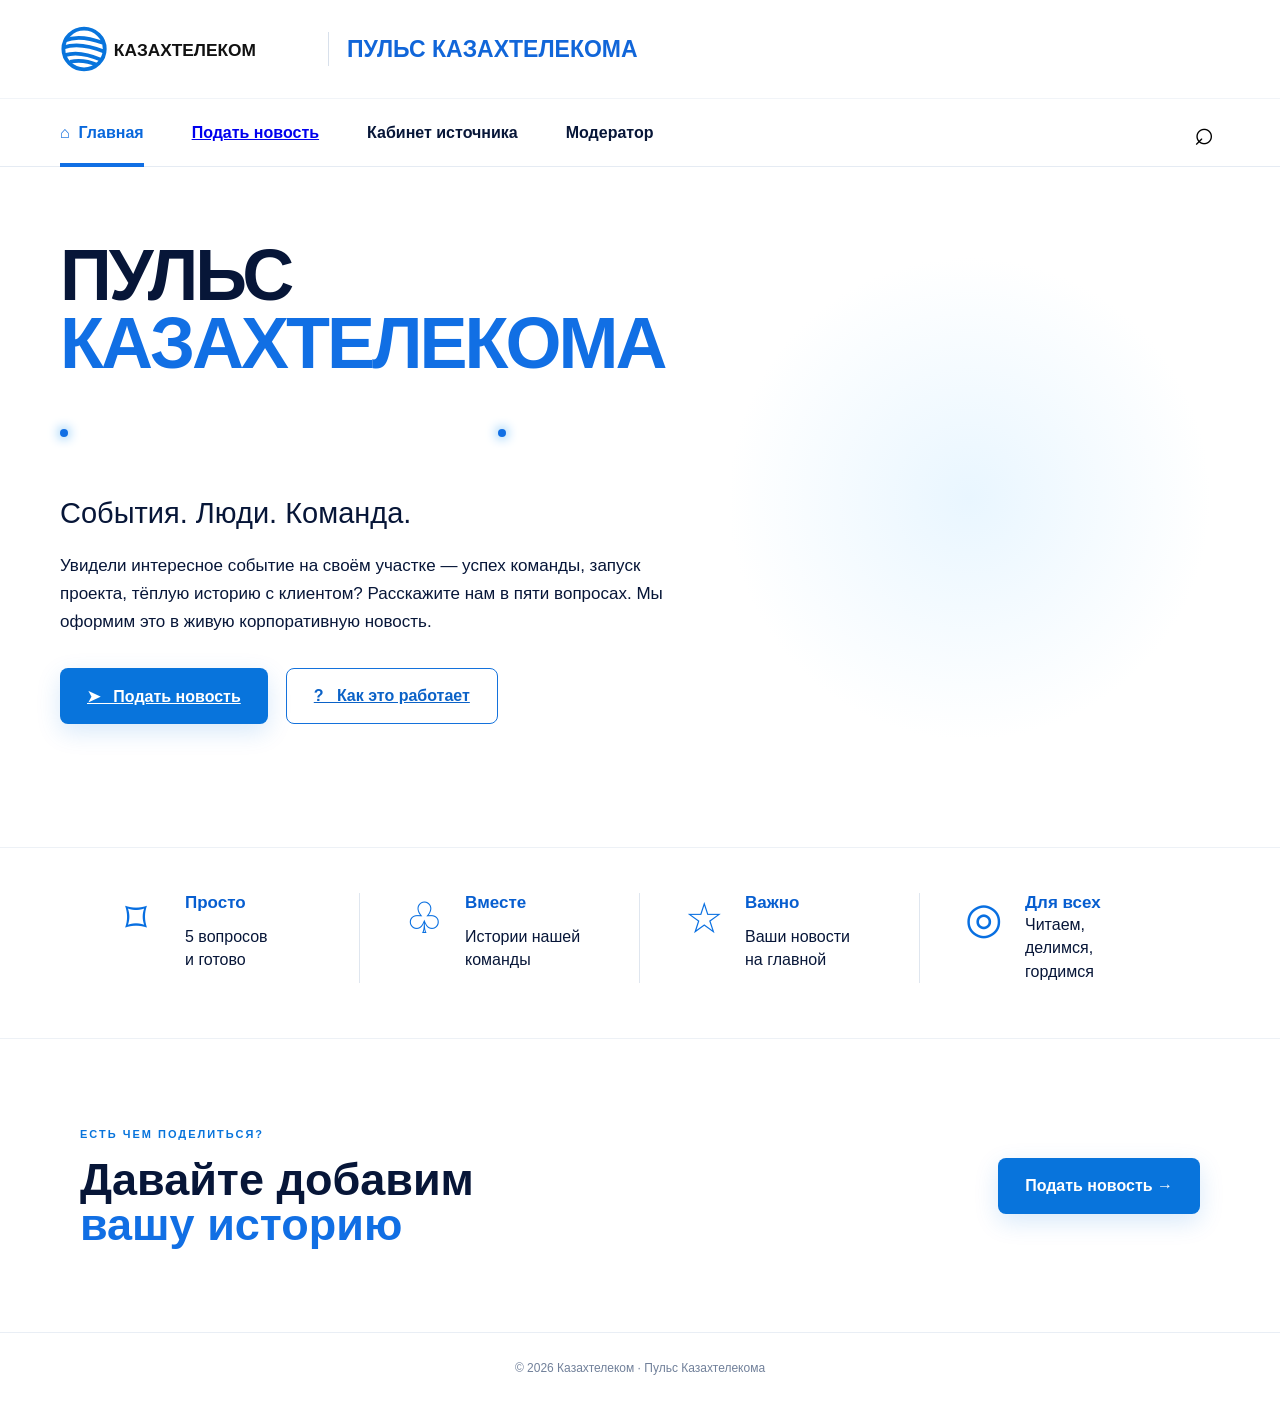
==== commit 3380dc7a: "Add files via upload" ====
--- a/index.html
+++ b/index.html
@@ -1,157 +1 @@
-<!DOCTYPE html>
-<html lang="ru">
-<head>
-  <meta charset="UTF-8">
-  <meta name="viewport" content="width=device-width, initial-scale=1.0">
-  <meta name="description" content="Kazakhtelecom HUB — события, люди, команда.">
-  <title>Kazakhtelecom HUB — Пульс Казахтелекома</title>
-  <link rel="stylesheet" href="style.css">
-</head>
-<body>
-  <div class="bg-grid"></div>
-  <div class="glow glow-one"></div>
-  <div class="glow glow-two"></div>
-  <div id="particles" aria-hidden="true"></div>
-
-  <header class="topbar">
-    <a class="brand" href="#top" aria-label="Kazakhtelecom HUB">
-      <span class="brand-mark">K</span>
-      <span>
-        <strong>Kazakhtelecom</strong>
-        <small>HUB</small>
-      </span>
-    </a>
-
-    <nav class="nav">
-      <a class="active" href="#top">Главная</a>
-      <a href="#news">Новости</a>
-      <a href="#people">Люди</a>
-      <a href="#team">Команда</a>
-      <a href="#about">О проекте</a>
-    </nav>
-
-    <a class="lang" href="#">ҚАЗ</a>
-  </header>
-
-  <main id="top">
-    <section class="hero">
-      <div class="hero-copy">
-        <div class="eyebrow"><span></span> ВНУТРИ КОМПАНИИ</div>
-        <h1>ПУЛЬС<br><em>КАЗАХТЕЛЕКОМА</em></h1>
-        <p class="hero-subtitle">События. Люди. Команда.</p>
-        <p class="hero-text">
-          Здесь живёт всё, чем мы гордимся: сильные команды, новые проекты,
-          идеи, достижения и истории людей, которые каждый день двигают компанию вперёд.
-        </p>
-        <div class="hero-actions">
-          <a class="btn btn-primary" href="#submit">Подать новость <span>→</span></a>
-          <a class="btn btn-ghost" href="#about">Как это работает</a>
-        </div>
-      </div>
-
-      <div class="pulse-visual" aria-hidden="true">
-        <div class="orbit orbit-a"></div>
-        <div class="orbit orbit-b"></div>
-        <div class="orbit orbit-c"></div>
-        <div class="pulse-ring ring-1"></div>
-        <div class="pulse-ring ring-2"></div>
-        <div class="pulse-ring ring-3"></div>
-        <div class="core">
-          <div class="core-dot"></div>
-          <div class="core-label">HUB</div>
-        </div>
-      </div>
-    </section>
-
-    <section class="ticker">
-      <div class="ticker-track">
-        <span>СОБЫТИЯ</span><b>•</b><span>ЛЮДИ</span><b>•</b><span>КОМАНДА</span><b>•</b>
-        <span>ИДЕИ</span><b>•</b><span>ДОСТИЖЕНИЯ</span><b>•</b>
-        <span>СОБЫТИЯ</span><b>•</b><span>ЛЮДИ</span><b>•</b><span>КОМАНДА</span>
-      </div>
-    </section>
-
-    <section class="section" id="news">
-      <div class="section-heading">
-        <div>
-          <div class="eyebrow"><span></span> СЕГОДНЯ</div>
-          <h2>Что происходит<br><em>в компании</em></h2>
-        </div>
-        <a class="text-link" href="#">Все новости →</a>
-      </div>
-
-      <div class="cards">
-        <article class="card card-featured">
-          <div class="card-number">01</div>
-          <div class="card-content">
-            <span class="tag">КОМАНДА</span>
-            <h3>Люди, которые создают связь</h3>
-            <p>Истории сотрудников, команд и проектов, которыми хочется делиться.</p>
-            <a href="#">Читать историю →</a>
-          </div>
-        </article>
-
-        <article class="card">
-          <div class="card-number">02</div>
-          <div class="card-content">
-            <span class="tag">ПРОЕКТЫ</span>
-            <h3>Идеи становятся реальностью</h3>
-            <p>Новые решения, технологии и изменения внутри компании.</p>
-            <a href="#">Подробнее →</a>
-          </div>
-        </article>
-
-        <article class="card">
-          <div class="card-number">03</div>
-          <div class="card-content">
-            <span class="tag">ДОСТИЖЕНИЯ</span>
-            <h3>Есть чем гордиться</h3>
-            <p>Результаты и победы наших коллег по всей стране.</p>
-            <a href="#">Смотреть →</a>
-          </div>
-        </article>
-      </div>
-    </section>
-
-    <section class="people-section" id="people">
-      <div class="people-copy">
-        <div class="eyebrow"><span></span> ЛИЦА КОМПАНИИ</div>
-        <h2>За каждой<br><em>новостью</em> — люди</h2>
-        <p>Мы хотим показывать не только результат, но и тех, кто его создаёт.</p>
-        <a class="btn btn-primary" href="#submit">Рассказать о своей команде <span>→</span></a>
-      </div>
-      <div class="quote">
-        <span class="quote-mark">“</span>
-        <p>Самые сильные истории начинаются с людей, которым не всё равно.</p>
-        <div class="quote-line"></div>
-        <small>KAZAKHTELECOM HUB</small>
-      </div>
-    </section>
-
-    <section class="submit-section" id="submit">
-      <div class="submit-box">
-        <div>
-          <div class="eyebrow"><span></span> ЕСТЬ ЧЕМ ПОДЕЛИТЬСЯ?</div>
-          <h2>Давайте добавим<br><em>вашу историю</em></h2>
-          <p>Успех команды, запуск проекта, интересный кейс или просто история коллег — расскажите нам.</p>
-        </div>
-        <a class="btn btn-primary big" href="mailto:hub@telecom.kz">Подать новость <span>→</span></a>
-      </div>
-    </section>
-
-    <section class="about" id="about">
-      <div class="eyebrow"><span></span> KAZAKHTELECOM HUB</div>
-      <h2>Один HUB.<br><em>Одна команда.</em></h2>
-      <p>Корпоративное пространство для живых историй о событиях, людях и командах Казахтелекома.</p>
-    </section>
-  </main>
-
-  <footer id="team">
-    <div class="footer-brand"><span class="brand-mark">K</span> Kazakhtelecom <b>HUB</b></div>
-    <div>События. Люди. Команда.</div>
-    <div>© 2026</div>
-  </footer>
-
-  <script src="script.js"></script>
-</body>
-</html>
+<!doctype html><html lang="ru"><head><meta charset="utf-8"><meta name="viewport" content="width=device-width,initial-scale=1"><title>Пульс Казахтелекома</title><link rel="icon" href="logo.svg"><link rel="stylesheet" href="style.css"></head><body><div id="network"></div><header><div class="top"><a class="brand"><img src="logo.svg"><span class="divider"></span><b>ПУЛЬС КАЗАХТЕЛЕКОМА</b></a></div><nav><a class="active">⌂ &nbsp;Главная</a><a href="#submit">Подать новость</a><a>Кабинет источника</a><a>Модератор</a><button>⌕</button></nav></header><main><section class="hero"><div class="copy"><h1>ПУЛЬС<br><span>КАЗАХТЕЛЕКОМА</span></h1><div class="ecg"><i></i><svg viewBox="0 0 430 70" preserveAspectRatio="none"><path d="M0 35H135L145 35 153 25 160 45 170 35H205L214 35 223 12 232 58 241 35H275L284 35 292 23 300 46 309 35H345L354 35 362 28 370 43 378 35H430"/></svg><i></i></div><h2>События. Люди. Команда.</h2><p>Увидели интересное событие на своём участке — успех команды, запуск проекта, тёплую историю с клиентом? Расскажите нам в пяти вопросах. Мы оформим это в живую корпоративную новость.</p><div class="actions"><a class="btn blue" href="#submit">➤ &nbsp; Подать новость</a><a class="btn white" href="#how">? &nbsp; Как это работает</a></div></div><div class="space"></div></section><section class="benefits" id="how"><div><b>⌑</b><strong>Просто</strong><span>5 вопросов<br>и готово</span></div><div><b>♧</b><strong>Вместе</strong><span>Истории нашей<br>команды</span></div><div><b>☆</b><strong>Важно</strong><span>Ваши новости<br>на главной</span></div><div><b>◎</b><strong>Для всех</strong><span>Читаем, делимся,<br>гордимся</span></div></section><section class="submit" id="submit"><div><small>ЕСТЬ ЧЕМ ПОДЕЛИТЬСЯ?</small><h2>Давайте добавим<br><span>вашу историю</span></h2></div><a class="btn blue">Подать новость →</a></section></main><footer>© 2026 Казахтелеком · Пульс Казахтелекома</footer><script src="script.js"></script></body></html>
--- a/style.css
+++ b/style.css
@@ -1,141 +1 @@
-@import url('https://fonts.googleapis.com/css2?family=Inter:wght@400;500;600;700;800;900&family=Manrope:wght@400;600;700;800&display=swap');
-
-:root{
-  --bg:#05070b;
-  --panel:#0b0f16;
-  --text:#f4f7fb;
-  --muted:#9aa5b5;
-  --line:rgba(255,255,255,.10);
-  --cyan:#39e7ff;
-  --blue:#4c7dff;
-  --violet:#8b5cf6;
-}
-*{box-sizing:border-box}
-html{scroll-behavior:smooth}
-body{
-  margin:0;
-  background:var(--bg);
-  color:var(--text);
-  font-family:Inter,Arial,sans-serif;
-  overflow-x:hidden;
-}
-a{color:inherit;text-decoration:none}
-.bg-grid{
-  position:fixed;inset:0;pointer-events:none;opacity:.28;
-  background-image:linear-gradient(rgba(255,255,255,.035) 1px,transparent 1px),
-                   linear-gradient(90deg,rgba(255,255,255,.035) 1px,transparent 1px);
-  background-size:56px 56px;
-  mask-image:linear-gradient(to bottom,black,transparent 85%);
-}
-.glow{position:fixed;border-radius:50%;filter:blur(100px);pointer-events:none;opacity:.16}
-.glow-one{width:480px;height:480px;background:var(--blue);top:5%;right:-180px}
-.glow-two{width:400px;height:400px;background:var(--violet);top:42%;left:-220px}
-#particles{position:fixed;inset:0;pointer-events:none;z-index:1}
-.particle{
-  position:absolute;width:3px;height:3px;border-radius:50%;
-  background:var(--cyan);box-shadow:0 0 7px 2px rgba(57,231,255,.7);
-  animation:twinkle 2.5s ease-in-out infinite;
-}
-@keyframes twinkle{0%,100%{opacity:.15;transform:scale(.7)}50%{opacity:1;transform:scale(1.5)}}
-
-.topbar{
-  position:relative;z-index:10;max-width:1280px;margin:auto;padding:22px 34px;
-  display:flex;align-items:center;gap:34px;border-bottom:1px solid var(--line);
-}
-.brand{display:flex;align-items:center;gap:10px;margin-right:auto}
-.brand-mark{
-  width:38px;height:38px;display:grid;place-items:center;border:1px solid rgba(57,231,255,.7);
-  border-radius:10px;color:var(--cyan);font-weight:900;box-shadow:0 0 20px rgba(57,231,255,.12)
-}
-.brand strong{display:block;font-size:13px;letter-spacing:.02em}
-.brand small{display:block;color:var(--cyan);font-size:10px;font-weight:800;letter-spacing:.25em}
-.nav{display:flex;gap:27px;font-size:12px;font-weight:600;color:#aab3c0}
-.nav a{transition:.2s}.nav a:hover,.nav .active{color:#fff}
-.nav .active{position:relative}.nav .active:after{content:"";position:absolute;height:2px;left:0;right:0;bottom:-25px;background:var(--cyan);box-shadow:0 0 10px var(--cyan)}
-.lang{font-size:11px;color:var(--cyan);font-weight:800;border:1px solid var(--line);padding:9px 11px;border-radius:7px}
-
-.hero{
-  position:relative;z-index:2;max-width:1280px;min-height:690px;margin:auto;padding:90px 34px 70px;
-  display:grid;grid-template-columns:1.02fr .98fr;align-items:center;
-}
-.eyebrow{font-size:10px;letter-spacing:.23em;font-weight:800;color:#8995a7;display:flex;align-items:center;gap:10px}
-.eyebrow span{width:22px;height:1px;background:var(--cyan);box-shadow:0 0 10px var(--cyan)}
-h1,h2,h3,p{margin-top:0}
-h1{
-  font-family:Manrope,Inter,sans-serif;font-size:clamp(55px,7vw,102px);line-height:.88;
-  letter-spacing:-.065em;margin:25px 0 20px;font-weight:900;
-}
-em{font-style:normal;color:transparent;-webkit-text-stroke:1px rgba(255,255,255,.62)}
-.hero-subtitle{font-size:22px;font-weight:700;margin-bottom:18px}
-.hero-text{max-width:640px;color:var(--muted);line-height:1.7;font-size:15px}
-.hero-actions{display:flex;gap:12px;margin-top:30px}
-.btn{
-  display:inline-flex;align-items:center;gap:18px;padding:14px 19px;border-radius:8px;
-  font-size:12px;font-weight:800;letter-spacing:.02em;transition:.25s
-}
-.btn span{font-size:18px}
-.btn-primary{background:#fff;color:#05070b}
-.btn-primary:hover{transform:translateY(-2px);box-shadow:0 12px 35px rgba(255,255,255,.12)}
-.btn-ghost{border:1px solid var(--line);color:#dbe2eb}.btn-ghost:hover{border-color:rgba(57,231,255,.45);color:#fff}
-.pulse-visual{position:relative;height:500px;display:grid;place-items:center}
-.pulse-ring,.orbit{position:absolute;border-radius:50%;border:1px solid rgba(57,231,255,.18)}
-.ring-1{width:270px;height:270px}.ring-2{width:410px;height:410px;border-color:rgba(76,125,255,.17)}.ring-3{width:560px;height:560px;border-color:rgba(139,92,246,.12)}
-.core{width:150px;height:150px;border-radius:50%;position:relative;display:grid;place-items:center;background:radial-gradient(circle,rgba(57,231,255,.20),rgba(5,7,11,.95) 65%);border:1px solid rgba(57,231,255,.65);box-shadow:0 0 55px rgba(57,231,255,.18),inset 0 0 30px rgba(57,231,255,.12)}
-.core-dot{position:absolute;width:12px;height:12px;border-radius:50%;background:var(--cyan);box-shadow:0 0 25px 8px rgba(57,231,255,.65);animation:pulse 1.8s infinite}
-.core-label{font-size:13px;letter-spacing:.35em;font-weight:900;margin-left:6px;margin-top:48px;color:#dffcff}
-.orbit{border:0;background:var(--cyan);width:6px;height:6px;box-shadow:0 0 14px 3px rgba(57,231,255,.9)}
-.orbit-a{animation:orbitA 7s linear infinite}
-.orbit-b{animation:orbitB 11s linear infinite;background:#7d9cff}
-.orbit-c{animation:orbitC 15s linear infinite;background:#b38cff}
-@keyframes pulse{50%{transform:scale(1.5);opacity:.7}}
-@keyframes orbitA{from{transform:rotate(0deg) translateX(135px) rotate(0)}to{transform:rotate(360deg) translateX(135px) rotate(-360deg)}}
-@keyframes orbitB{from{transform:rotate(180deg) translateX(205px) rotate(-180deg)}to{transform:rotate(540deg) translateX(205px) rotate(-540deg)}}
-@keyframes orbitC{from{transform:rotate(45deg) translateX(280px) rotate(-45deg)}to{transform:rotate(405deg) translateX(280px) rotate(-405deg)}}
-
-.ticker{position:relative;z-index:3;border-top:1px solid var(--line);border-bottom:1px solid var(--line);overflow:hidden;white-space:nowrap}
-.ticker-track{display:flex;gap:28px;padding:16px 0;width:max-content;animation:marquee 28s linear infinite;color:#657083;font-size:10px;font-weight:800;letter-spacing:.25em}
-.ticker b{color:var(--cyan)}
-@keyframes marquee{to{transform:translateX(-50%)}}
-
-.section{position:relative;z-index:2;max-width:1280px;margin:auto;padding:110px 34px}
-.section-heading{display:flex;justify-content:space-between;align-items:end;margin-bottom:42px}
-h2{font-family:Manrope,sans-serif;font-size:clamp(40px,5vw,70px);line-height:.95;letter-spacing:-.055em;margin:20px 0 0;font-weight:900}
-.text-link{font-size:11px;color:var(--cyan);font-weight:800}
-.cards{display:grid;grid-template-columns:1.25fr 1fr 1fr;gap:14px}
-.card{min-height:350px;border:1px solid var(--line);background:linear-gradient(145deg,rgba(255,255,255,.045),rgba(255,255,255,.015));border-radius:14px;padding:27px;position:relative;overflow:hidden;transition:.3s}
-.card:hover{transform:translateY(-5px);border-color:rgba(57,231,255,.35)}
-.card-featured{background:radial-gradient(circle at 85% 15%,rgba(57,231,255,.12),transparent 35%),linear-gradient(145deg,rgba(255,255,255,.06),rgba(255,255,255,.015))}
-.card-number{position:absolute;right:24px;top:20px;font-size:11px;color:#586375}
-.card-content{position:absolute;left:27px;right:27px;bottom:27px}
-.tag{font-size:9px;letter-spacing:.2em;color:var(--cyan);font-weight:800}
-.card h3{font-size:24px;line-height:1.08;margin:15px 0 12px;max-width:330px}
-.card p{color:var(--muted);font-size:12px;line-height:1.6;max-width:340px}
-.card a{font-size:11px;font-weight:800;color:#fff}
-
-.people-section{position:relative;z-index:2;max-width:1280px;margin:auto;padding:100px 34px;display:grid;grid-template-columns:1fr 1fr;gap:80px;border-top:1px solid var(--line)}
-.people-copy p{color:var(--muted);max-width:460px;line-height:1.7;margin:25px 0 30px}
-.quote{align-self:center;padding:40px;border-left:1px solid rgba(57,231,255,.4);background:linear-gradient(90deg,rgba(57,231,255,.035),transparent)}
-.quote-mark{font-size:70px;line-height:.5;color:var(--cyan)}
-.quote p{font-family:Manrope;font-size:25px;line-height:1.35;font-weight:700}
-.quote-line{width:45px;height:1px;background:var(--cyan);margin:30px 0 12px}.quote small{font-size:9px;letter-spacing:.2em;color:#697486}
-
-.submit-section{position:relative;z-index:2;padding:40px 34px 110px;max-width:1280px;margin:auto}
-.submit-box{border:1px solid rgba(57,231,255,.2);border-radius:16px;padding:55px;display:flex;justify-content:space-between;align-items:center;background:radial-gradient(circle at 80% 50%,rgba(57,231,255,.10),transparent 35%)}
-.submit-box p{color:var(--muted);max-width:550px;line-height:1.6;margin-top:20px}
-.big{padding:18px 25px;white-space:nowrap}
-.about{position:relative;z-index:2;text-align:center;max-width:760px;margin:auto;padding:80px 34px 120px}
-.about p{color:var(--muted);line-height:1.7;max-width:560px;margin:25px auto 0}
-
-footer{border-top:1px solid var(--line);max-width:1280px;margin:auto;padding:30px 34px;display:flex;justify-content:space-between;color:#687384;font-size:10px}
-.footer-brand{color:#dbe3ed;display:flex;align-items:center;gap:9px}.footer-brand .brand-mark{width:25px;height:25px;border-radius:6px;font-size:10px}.footer-brand b{color:var(--cyan);margin-left:3px}
-
-@media(max-width:900px){
-  .nav{display:none}.hero{grid-template-columns:1fr;padding-top:65px}.pulse-visual{height:360px}.ring-3{width:400px;height:400px}
-  .cards{grid-template-columns:1fr}.card{min-height:300px}.people-section{grid-template-columns:1fr;gap:40px}.submit-box{flex-direction:column;align-items:flex-start;gap:30px}
-}
-@media(max-width:560px){
-  .topbar,.hero,.section,.people-section,.submit-section{padding-left:20px;padding-right:20px}
-  h1{font-size:52px}.hero{min-height:auto}.pulse-visual{transform:scale(.72);margin:-25px 0}
-  .section-heading{align-items:start;gap:20px;flex-direction:column}.submit-box{padding:30px}
-  footer{padding:25px 20px;gap:15px;flex-wrap:wrap}
-}
+*{box-sizing:border-box}html{scroll-behavior:smooth}body{margin:0;background:#fff;color:#071638;font-family:Arial,Helvetica,sans-serif;overflow-x:hidden}header{position:relative;z-index:10;background:#fff;border-bottom:1px solid #e5ebf3}.top{height:98px;max-width:1440px;margin:auto;padding:0 60px;display:flex;align-items:center}.brand{display:flex;align-items:center;gap:18px}.brand img{width:250px}.divider{height:34px;width:1px;background:#d8e0eb}.brand b{font-size:23px;color:#1166d9}nav{height:68px;display:flex;align-items:center;gap:48px;padding:0 60px;max-width:1440px;margin:auto;border-top:1px solid #f1f4f8;font-size:16px;font-weight:600}nav a{height:68px;display:flex;align-items:center;position:relative}nav a:hover,nav .active{color:#0968dc}nav .active:after{content:"";height:4px;background:#116fe4;position:absolute;left:0;right:0;bottom:0}nav button{margin-left:auto;border:0;background:none;font-size:34px}.hero{max-width:1440px;min-height:680px;margin:auto;padding:75px 60px 35px;display:grid;grid-template-columns:52% 48%;position:relative}.copy{position:relative;z-index:4}h1{font-size:72px;line-height:.94;letter-spacing:-3px;margin:0;font-weight:900}h1 span,h2 span{color:#116fe4}.ecg{display:flex;align-items:center;height:72px;margin:20px 0 28px}.ecg i{width:8px;height:8px;background:#116fe4;border-radius:50%;box-shadow:0 0 12px #1591ee}.ecg svg{width:430px;height:70px}.ecg path{fill:none;stroke:#116fe4;stroke-width:2.5;stroke-linecap:round;stroke-linejoin:round;stroke-dasharray:650;stroke-dashoffset:650;animation:beat 3s linear infinite}@keyframes beat{0%{stroke-dashoffset:650}65%,100%{stroke-dashoffset:0}}.copy h2{font-size:29px;font-weight:500;margin:0 0 22px}.copy p{max-width:640px;font-size:17px;line-height:1.65;margin:0}.actions{display:flex;gap:18px;margin-top:32px}.btn{min-height:56px;padding:0 27px;border-radius:8px;display:inline-flex;align-items:center;font-size:16px;font-weight:700}.blue{background:#0874dc;color:#fff;box-shadow:0 8px 24px #0874dc28}.white{border:1.5px solid #1472dc;color:#0b62c7}.space{position:relative}.space:after{content:"";position:absolute;inset:0;background:radial-gradient(circle at 55% 45%,#e9f6ff,transparent 55%);z-index:-1}.benefits{max-width:1440px;margin:auto;border-top:1px solid #edf1f6;padding:45px 80px 55px;display:grid;grid-template-columns:repeat(4,1fr)}.benefits>div{min-height:90px;border-right:1px solid #dfe6ef;padding:0 45px;display:grid;grid-template-columns:48px 1fr;column-gap:12px}.benefits>div:last-child{border:0}.benefits b{grid-row:1/3;font-size:43px;color:#086fe1;font-weight:400}.benefits strong{color:#075ed0;font-size:17px}.benefits span{font-size:16px;line-height:1.45}.submit{max-width:1440px;margin:auto;padding:85px 80px;border-top:1px solid #edf1f6;display:flex;align-items:center;justify-content:space-between}.submit small{color:#0874dc;font-size:11px;font-weight:800;letter-spacing:2px}.submit h2{font-size:45px;line-height:1;margin:15px 0 0}footer{border-top:1px solid #e9eef5;padding:28px;text-align:center;color:#71809a;font-size:12px}@media(max-width:900px){.top{padding:0 22px}.brand img{width:205px}.brand b,.divider{display:none}nav{padding:0 22px;gap:22px;overflow:auto;font-size:13px}nav button{display:none}.hero{grid-template-columns:1fr;padding:55px 25px}.space{height:350px}.benefits{grid-template-columns:1fr 1fr;padding:30px 20px}.benefits>div{padding:15px}.submit{padding:60px 25px;flex-direction:column;align-items:flex-start;gap:30px}}@media(max-width:550px){h1{font-size:46px}.ecg svg{width:190px}.copy h2{font-size:22px}.copy p{font-size:15px}.actions{flex-direction:column}.benefits{grid-template-columns:1fr}.benefits>div{border-right:0;border-bottom:1px solid #e2e8f0}.submit h2{font-size:36px}}
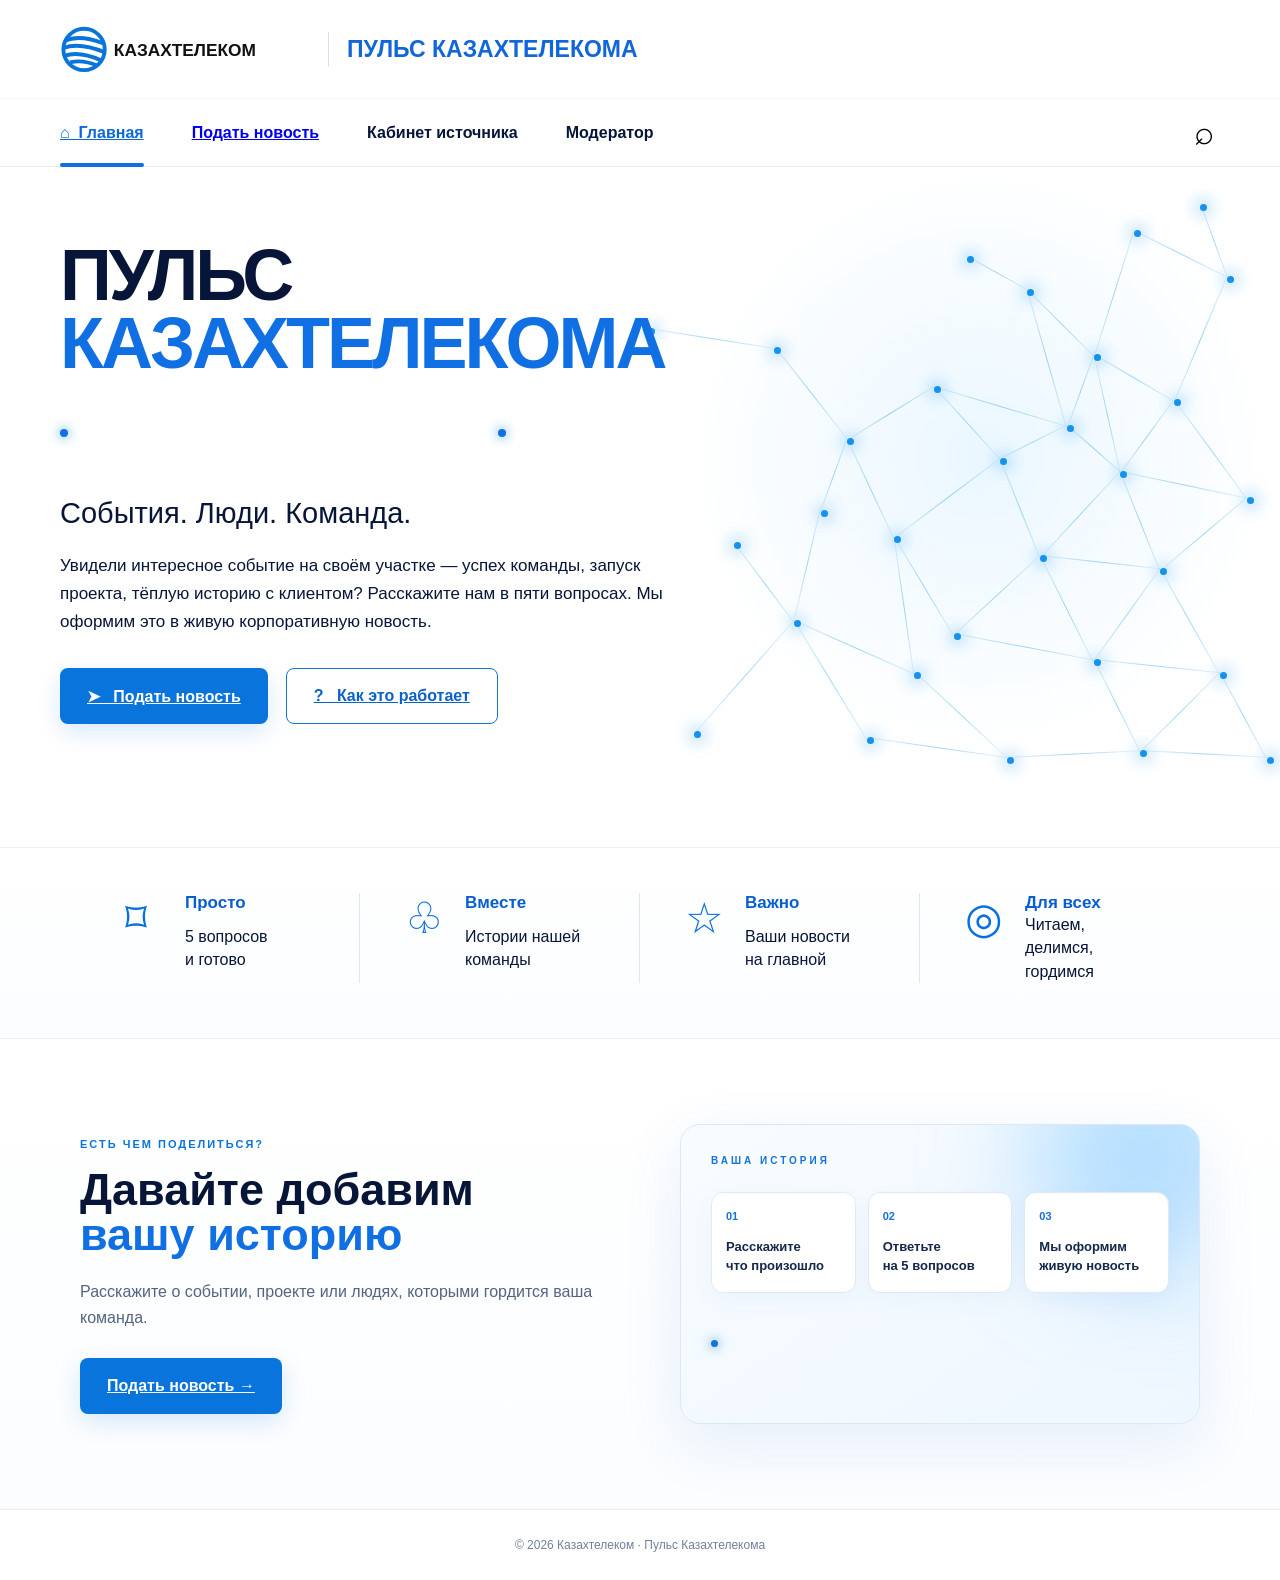
==== commit 73d3dbac: "Add files via upload" ====
--- a/index.html
+++ b/index.html
@@ -1 +1,8 @@
-<!doctype html><html lang="ru"><head><meta charset="utf-8"><meta name="viewport" content="width=device-width,initial-scale=1"><title>Пульс Казахтелекома</title><link rel="icon" href="logo.svg"><link rel="stylesheet" href="style.css"></head><body><div id="network"></div><header><div class="top"><a class="brand"><img src="logo.svg"><span class="divider"></span><b>ПУЛЬС КАЗАХТЕЛЕКОМА</b></a></div><nav><a class="active">⌂ &nbsp;Главная</a><a href="#submit">Подать новость</a><a>Кабинет источника</a><a>Модератор</a><button>⌕</button></nav></header><main><section class="hero"><div class="copy"><h1>ПУЛЬС<br><span>КАЗАХТЕЛЕКОМА</span></h1><div class="ecg"><i></i><svg viewBox="0 0 430 70" preserveAspectRatio="none"><path d="M0 35H135L145 35 153 25 160 45 170 35H205L214 35 223 12 232 58 241 35H275L284 35 292 23 300 46 309 35H345L354 35 362 28 370 43 378 35H430"/></svg><i></i></div><h2>События. Люди. Команда.</h2><p>Увидели интересное событие на своём участке — успех команды, запуск проекта, тёплую историю с клиентом? Расскажите нам в пяти вопросах. Мы оформим это в живую корпоративную новость.</p><div class="actions"><a class="btn blue" href="#submit">➤ &nbsp; Подать новость</a><a class="btn white" href="#how">? &nbsp; Как это работает</a></div></div><div class="space"></div></section><section class="benefits" id="how"><div><b>⌑</b><strong>Просто</strong><span>5 вопросов<br>и готово</span></div><div><b>♧</b><strong>Вместе</strong><span>Истории нашей<br>команды</span></div><div><b>☆</b><strong>Важно</strong><span>Ваши новости<br>на главной</span></div><div><b>◎</b><strong>Для всех</strong><span>Читаем, делимся,<br>гордимся</span></div></section><section class="submit" id="submit"><div><small>ЕСТЬ ЧЕМ ПОДЕЛИТЬСЯ?</small><h2>Давайте добавим<br><span>вашу историю</span></h2></div><a class="btn blue">Подать новость →</a></section></main><footer>© 2026 Казахтелеком · Пульс Казахтелекома</footer><script src="script.js"></script></body></html>+<!doctype html><html lang="ru"><head><meta charset="utf-8"><meta name="viewport" content="width=device-width,initial-scale=1"><title>Пульс Казахтелекома</title><link rel="stylesheet" href="style.css"></head><body>
+<header><div class="top"><a class="brand"><svg class="logo-svg" viewBox="0 0 520 110" aria-label="Казахтелеком"><g fill="none" stroke="#0874dc" stroke-width="8"><ellipse cx="50" cy="55" rx="43" ry="43"/><path d="M10 37c20-9 45-8 79 5M7 52c24-9 52-5 86 9M10 68c24-8 49-2 76 10M21 82c21-5 39-1 57 7"/></g><text x="112" y="69" font-family="Arial" font-size="36" font-weight="800" fill="#111">КАЗАХТЕЛЕКОМ</text></svg><span></span><b>ПУЛЬС КАЗАХТЕЛЕКОМА</b></a></div><nav><a class="active" href="#">⌂ &nbsp;Главная</a><a href="#submit">Подать новость</a><a>Кабинет источника</a><a>Модератор</a><button>⌕</button></nav></header>
+<div id="network"></div><main><section class="hero"><div class="copy"><h1>ПУЛЬС<br><em>КАЗАХТЕЛЕКОМА</em></h1><div class="ecg"><i></i><svg viewBox="0 0 430 70" preserveAspectRatio="none"><path d="M0 35H135L145 35 153 25 160 45 170 35H205L214 35 223 12 232 58 241 35H275L284 35 292 23 300 46 309 35H345L354 35 362 28 370 43 378 35H430"/></svg><i></i></div><h2>События. Люди. Команда.</h2><p>Увидели интересное событие на своём участке — успех команды, запуск проекта, тёплую историю с клиентом? Расскажите нам в пяти вопросах. Мы оформим это в живую корпоративную новость.</p><div class="actions"><a class="btn blue" href="#submit">➤ &nbsp; Подать новость</a><a class="btn white" href="#how">? &nbsp; Как это работает</a></div></div></section>
+<section class="benefits" id="how"><div><b>⌑</b><strong>Просто</strong><span>5 вопросов<br>и готово</span></div><div><b>♧</b><strong>Вместе</strong><span>Истории нашей<br>команды</span></div><div><b>☆</b><strong>Важно</strong><span>Ваши новости<br>на главной</span></div><div><b>◎</b><strong>Для всех</strong><span>Читаем, делимся,<br>гордимся</span></div></section>
+<section class="submit" id="submit">
+<div class="submit-copy"><small>ЕСТЬ ЧЕМ ПОДЕЛИТЬСЯ?</small><h2>Давайте добавим<br><em>вашу историю</em></h2><p>Расскажите о событии, проекте или людях, которыми гордится ваша команда.</p><a class="btn blue" href="mailto:hub@telecom.kz">Подать новость →</a></div>
+<div class="story-card"><div class="story-glow"></div><div class="story-title">ВАША ИСТОРИЯ</div><div class="steps"><div><b>01</b><span>Расскажите<br>что произошло</span></div><div><b>02</b><span>Ответьте<br>на 5 вопросов</span></div><div><b>03</b><span>Мы оформим<br>живую новость</span></div></div><div class="mini-pulse"><span></span><svg viewBox="0 0 280 45"><path d="M0 23H72l8-1 7-14 9 27 9-12h38l8-1 9-17 9 28 9-10h42l8-1 8-10 9 18 9-7h35"/></svg></div></div>
+</section></main><footer>© 2026 Казахтелеком · Пульс Казахтелекома</footer><script src="script.js"></script></body></html>
--- a/style.css
+++ b/style.css
@@ -1 +1,4 @@
-*{box-sizing:border-box}html{scroll-behavior:smooth}body{margin:0;background:#fff;color:#071638;font-family:Arial,Helvetica,sans-serif;overflow-x:hidden}header{position:relative;z-index:10;background:#fff;border-bottom:1px solid #e5ebf3}.top{height:98px;max-width:1440px;margin:auto;padding:0 60px;display:flex;align-items:center}.brand{display:flex;align-items:center;gap:18px}.brand img{width:250px}.divider{height:34px;width:1px;background:#d8e0eb}.brand b{font-size:23px;color:#1166d9}nav{height:68px;display:flex;align-items:center;gap:48px;padding:0 60px;max-width:1440px;margin:auto;border-top:1px solid #f1f4f8;font-size:16px;font-weight:600}nav a{height:68px;display:flex;align-items:center;position:relative}nav a:hover,nav .active{color:#0968dc}nav .active:after{content:"";height:4px;background:#116fe4;position:absolute;left:0;right:0;bottom:0}nav button{margin-left:auto;border:0;background:none;font-size:34px}.hero{max-width:1440px;min-height:680px;margin:auto;padding:75px 60px 35px;display:grid;grid-template-columns:52% 48%;position:relative}.copy{position:relative;z-index:4}h1{font-size:72px;line-height:.94;letter-spacing:-3px;margin:0;font-weight:900}h1 span,h2 span{color:#116fe4}.ecg{display:flex;align-items:center;height:72px;margin:20px 0 28px}.ecg i{width:8px;height:8px;background:#116fe4;border-radius:50%;box-shadow:0 0 12px #1591ee}.ecg svg{width:430px;height:70px}.ecg path{fill:none;stroke:#116fe4;stroke-width:2.5;stroke-linecap:round;stroke-linejoin:round;stroke-dasharray:650;stroke-dashoffset:650;animation:beat 3s linear infinite}@keyframes beat{0%{stroke-dashoffset:650}65%,100%{stroke-dashoffset:0}}.copy h2{font-size:29px;font-weight:500;margin:0 0 22px}.copy p{max-width:640px;font-size:17px;line-height:1.65;margin:0}.actions{display:flex;gap:18px;margin-top:32px}.btn{min-height:56px;padding:0 27px;border-radius:8px;display:inline-flex;align-items:center;font-size:16px;font-weight:700}.blue{background:#0874dc;color:#fff;box-shadow:0 8px 24px #0874dc28}.white{border:1.5px solid #1472dc;color:#0b62c7}.space{position:relative}.space:after{content:"";position:absolute;inset:0;background:radial-gradient(circle at 55% 45%,#e9f6ff,transparent 55%);z-index:-1}.benefits{max-width:1440px;margin:auto;border-top:1px solid #edf1f6;padding:45px 80px 55px;display:grid;grid-template-columns:repeat(4,1fr)}.benefits>div{min-height:90px;border-right:1px solid #dfe6ef;padding:0 45px;display:grid;grid-template-columns:48px 1fr;column-gap:12px}.benefits>div:last-child{border:0}.benefits b{grid-row:1/3;font-size:43px;color:#086fe1;font-weight:400}.benefits strong{color:#075ed0;font-size:17px}.benefits span{font-size:16px;line-height:1.45}.submit{max-width:1440px;margin:auto;padding:85px 80px;border-top:1px solid #edf1f6;display:flex;align-items:center;justify-content:space-between}.submit small{color:#0874dc;font-size:11px;font-weight:800;letter-spacing:2px}.submit h2{font-size:45px;line-height:1;margin:15px 0 0}footer{border-top:1px solid #e9eef5;padding:28px;text-align:center;color:#71809a;font-size:12px}@media(max-width:900px){.top{padding:0 22px}.brand img{width:205px}.brand b,.divider{display:none}nav{padding:0 22px;gap:22px;overflow:auto;font-size:13px}nav button{display:none}.hero{grid-template-columns:1fr;padding:55px 25px}.space{height:350px}.benefits{grid-template-columns:1fr 1fr;padding:30px 20px}.benefits>div{padding:15px}.submit{padding:60px 25px;flex-direction:column;align-items:flex-start;gap:30px}}@media(max-width:550px){h1{font-size:46px}.ecg svg{width:190px}.copy h2{font-size:22px}.copy p{font-size:15px}.actions{flex-direction:column}.benefits{grid-template-columns:1fr}.benefits>div{border-right:0;border-bottom:1px solid #e2e8f0}.submit h2{font-size:36px}}+*{box-sizing:border-box}html{scroll-behavior:smooth}body{margin:0;background:#fff;color:#071638;font-family:Arial,Helvetica,sans-serif;overflow-x:hidden}header{position:sticky;top:0;z-index:100;background:rgba(255,255,255,.97);border-bottom:1px solid #e5ebf3;backdrop-filter:blur(10px)}.top{height:98px;max-width:1440px;margin:auto;padding:0 60px;display:flex;align-items:center}.brand{display:flex;align-items:center;gap:18px}.logo-svg{width:250px;height:auto;display:block}.brand>span{height:34px;width:1px;background:#d8e0eb}.brand>b{font-size:23px;color:#1166d9}nav{height:68px;display:flex;align-items:center;gap:48px;padding:0 60px;max-width:1440px;margin:auto;border-top:1px solid #f1f4f8;font-size:16px;font-weight:600}nav a{height:68px;display:flex;align-items:center;position:relative}nav a:hover,nav .active{color:#0968dc}nav .active:after{content:"";height:4px;background:#116fe4;position:absolute;left:0;right:0;bottom:0;border-radius:3px}nav button{margin-left:auto;border:0;background:none;font-size:34px}.hero{max-width:1440px;min-height:680px;margin:auto;padding:75px 60px 35px;position:relative}.copy{width:54%;position:relative;z-index:5}h1{font-size:72px;line-height:.94;letter-spacing:-3px;margin:0;font-weight:900}em{font-style:normal;color:#116fe4}.ecg{display:flex;align-items:center;height:72px;margin:20px 0 28px}.ecg i{width:8px;height:8px;background:#116fe4;border-radius:50%;box-shadow:0 0 12px #1591ee}.ecg svg{width:430px;height:70px}.ecg path{fill:none;stroke:#116fe4;stroke-width:2.5;stroke-linecap:round;stroke-linejoin:round;stroke-dasharray:650;stroke-dashoffset:650;animation:beat 3s linear infinite}@keyframes beat{0%{stroke-dashoffset:650}65%,100%{stroke-dashoffset:0}}.copy h2{font-size:29px;font-weight:500;margin:0 0 22px}.copy p{max-width:640px;font-size:17px;line-height:1.65;margin:0}.actions{display:flex;gap:18px;margin-top:32px}.btn{min-height:56px;padding:0 27px;border-radius:8px;display:inline-flex;align-items:center;font-size:16px;font-weight:700}.blue{background:#0874dc;color:#fff;box-shadow:0 8px 24px #0874dc28}.white{border:1.5px solid #1472dc;color:#0b62c7;background:#fff}#network{position:absolute;z-index:3;right:0;top:165px;width:52%;height:650px;pointer-events:none;overflow:hidden;background:radial-gradient(circle at 55% 45%,#eaf7ff 0,transparent 57%)}.node{position:absolute;width:7px;height:7px;border-radius:50%;background:#1591ee;box-shadow:0 0 16px 4px #1591ee66;animation:glow 2.4s ease-in-out infinite}.edge{position:absolute;height:1px;background:linear-gradient(90deg,#73c5ff22,#1591ee66,#73c5ff22);transform-origin:left center}@keyframes glow{0%,100%{opacity:.3;transform:scale(.75)}50%{opacity:1;transform:scale(1.5);box-shadow:0 0 22px 6px #1591ee66}}.benefits{max-width:1440px;margin:auto;border-top:1px solid #edf1f6;padding:45px 80px 55px;display:grid;grid-template-columns:repeat(4,1fr)}.benefits>div{min-height:90px;border-right:1px solid #dfe6ef;padding:0 45px;display:grid;grid-template-columns:48px 1fr;column-gap:12px}.benefits>div:last-child{border:0}.benefits b{grid-row:1/3;font-size:43px;color:#086fe1;font-weight:400}.benefits strong{color:#075ed0;font-size:17px}.benefits span{font-size:16px;line-height:1.45}.submit{max-width:1440px;margin:auto;padding:85px 80px;border-top:1px solid #edf1f6;display:flex;align-items:center;justify-content:space-between}.submit small{color:#0874dc;font-size:11px;font-weight:800;letter-spacing:2px}.submit h2{font-size:45px;line-height:1;margin:15px 0 0}footer{border-top:1px solid #e9eef5;padding:28px;text-align:center;color:#71809a;font-size:12px}@media(max-width:900px){.top{padding:0 22px}.logo-svg{width:205px}.brand>b,.brand>span{display:none}nav{padding:0 22px;gap:22px;overflow:auto;font-size:13px}.hero{padding:55px 25px}.copy{width:100%}#network{top:430px;width:100%;height:390px}.hero{min-height:850px}.benefits{grid-template-columns:1fr 1fr;padding:30px 20px}.submit{padding:60px 25px;flex-direction:column;align-items:flex-start;gap:30px}}@media(max-width:550px){h1{font-size:46px}.ecg svg{width:190px}.copy h2{font-size:22px}.copy p{font-size:15px}.actions{flex-direction:column}.benefits{grid-template-columns:1fr}.benefits>div{border-right:0;border-bottom:1px solid #e2e8f0;padding:15px}.submit h2{font-size:36px}}
+/* richer story submission block */
+.submit{gap:70px;background:linear-gradient(180deg,#fff 0%,#fbfdff 100%);overflow:hidden}.submit-copy{flex:1}.submit-copy p{max-width:560px;color:#536481;font-size:16px;line-height:1.6;margin:22px 0 28px}.story-card{width:520px;min-height:300px;border:1px solid #dbe8f7;border-radius:20px;background:linear-gradient(145deg,#f8fcff,#eef7ff);padding:30px;position:relative;overflow:hidden;box-shadow:0 20px 60px rgba(25,105,210,.10)}.story-glow{position:absolute;width:230px;height:230px;border-radius:50%;background:#36a8ff55;filter:blur(55px);right:-60px;top:-80px}.story-title{font-size:10px;font-weight:900;letter-spacing:3px;color:#1472dc;margin-bottom:26px}.steps{display:grid;grid-template-columns:repeat(3,1fr);gap:12px;position:relative;z-index:2}.steps>div{background:#fff;border:1px solid #dfeaf6;border-radius:12px;padding:17px 14px;min-height:100px;box-shadow:0 8px 25px #0c67bd0b}.steps b{display:block;color:#1472dc;font-size:11px;margin-bottom:15px}.steps span{font-size:13px;line-height:1.4;font-weight:600;color:#14284b}.mini-pulse{display:flex;align-items:center;gap:8px;margin-top:28px;position:relative;z-index:2}.mini-pulse span{width:7px;height:7px;border-radius:50%;background:#1472dc;box-shadow:0 0 12px #1472dc}.mini-pulse svg{width:280px;height:45px}.mini-pulse path{fill:none;stroke:#1472dc;stroke-width:2;stroke-dasharray:400;stroke-dashoffset:400;animation:miniBeat 3s linear infinite}@keyframes miniBeat{to{stroke-dashoffset:0}}.benefits{background:linear-gradient(180deg,#fff,#fbfdff)}
+@media(max-width:900px){.submit{gap:35px}.story-card{width:100%}}@media(max-width:550px){.steps{grid-template-columns:1fr}.story-card{padding:22px}.mini-pulse svg{width:210px}}
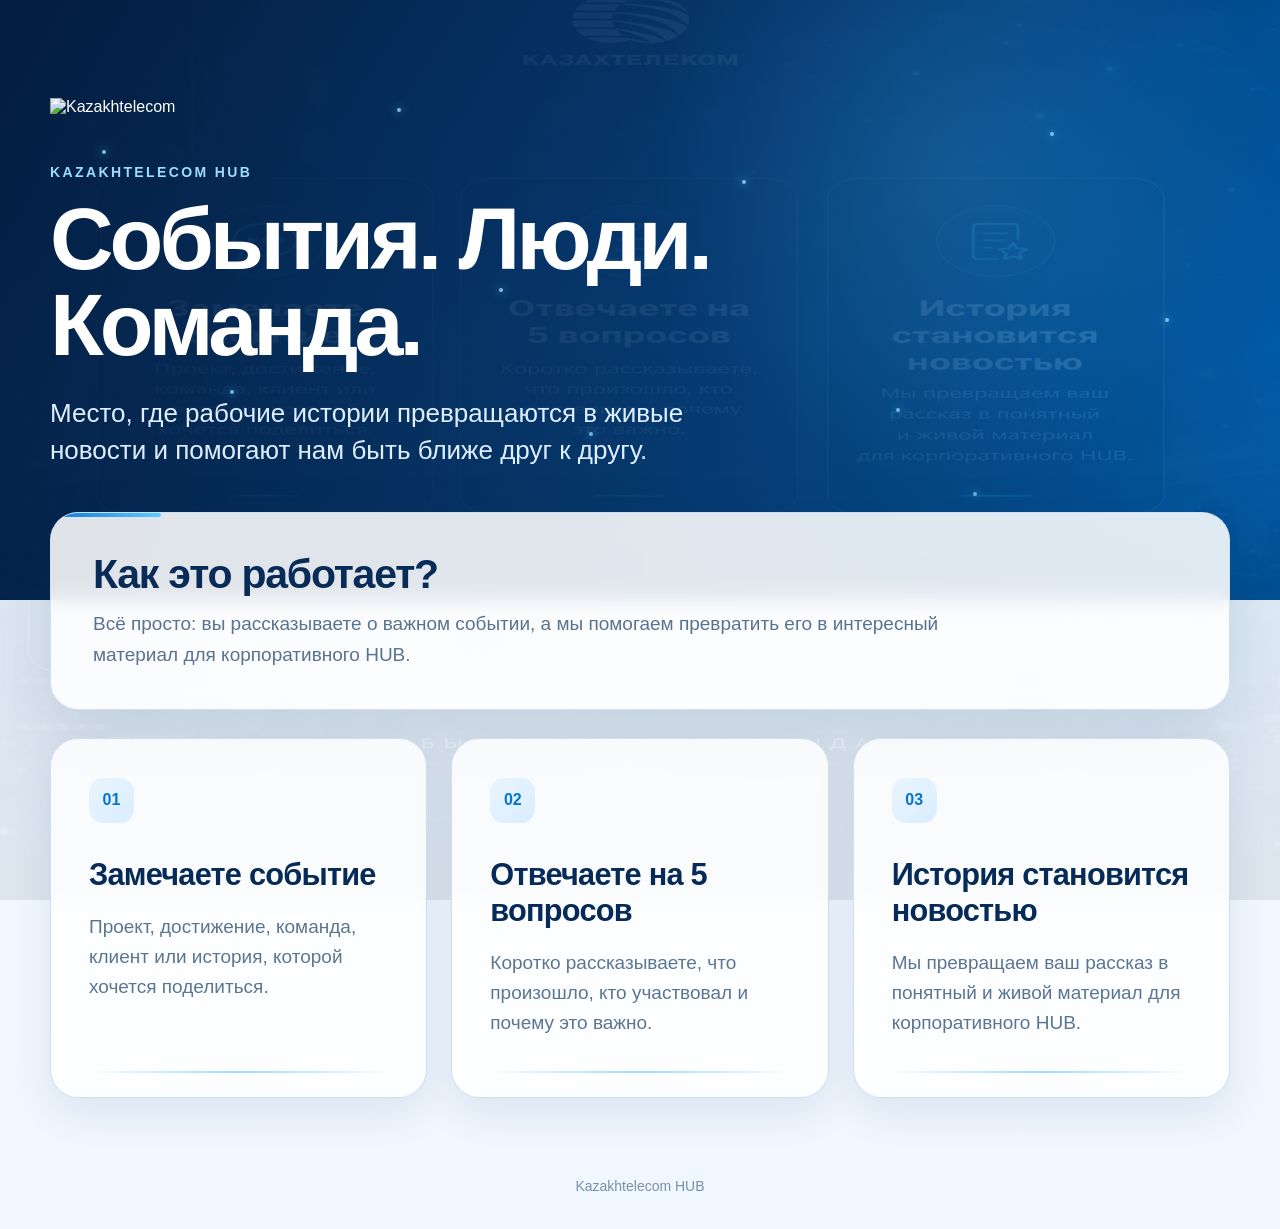
==== commit 220be300: "Add files via upload" ====
--- a/index.html
+++ b/index.html
@@ -1,8 +1,321 @@
-<!doctype html><html lang="ru"><head><meta charset="utf-8"><meta name="viewport" content="width=device-width,initial-scale=1"><title>Пульс Казахтелекома</title><link rel="stylesheet" href="style.css"></head><body>
-<header><div class="top"><a class="brand"><svg class="logo-svg" viewBox="0 0 520 110" aria-label="Казахтелеком"><g fill="none" stroke="#0874dc" stroke-width="8"><ellipse cx="50" cy="55" rx="43" ry="43"/><path d="M10 37c20-9 45-8 79 5M7 52c24-9 52-5 86 9M10 68c24-8 49-2 76 10M21 82c21-5 39-1 57 7"/></g><text x="112" y="69" font-family="Arial" font-size="36" font-weight="800" fill="#111">КАЗАХТЕЛЕКОМ</text></svg><span></span><b>ПУЛЬС КАЗАХТЕЛЕКОМА</b></a></div><nav><a class="active" href="#">⌂ &nbsp;Главная</a><a href="#submit">Подать новость</a><a>Кабинет источника</a><a>Модератор</a><button>⌕</button></nav></header>
-<div id="network"></div><main><section class="hero"><div class="copy"><h1>ПУЛЬС<br><em>КАЗАХТЕЛЕКОМА</em></h1><div class="ecg"><i></i><svg viewBox="0 0 430 70" preserveAspectRatio="none"><path d="M0 35H135L145 35 153 25 160 45 170 35H205L214 35 223 12 232 58 241 35H275L284 35 292 23 300 46 309 35H345L354 35 362 28 370 43 378 35H430"/></svg><i></i></div><h2>События. Люди. Команда.</h2><p>Увидели интересное событие на своём участке — успех команды, запуск проекта, тёплую историю с клиентом? Расскажите нам в пяти вопросах. Мы оформим это в живую корпоративную новость.</p><div class="actions"><a class="btn blue" href="#submit">➤ &nbsp; Подать новость</a><a class="btn white" href="#how">? &nbsp; Как это работает</a></div></div></section>
-<section class="benefits" id="how"><div><b>⌑</b><strong>Просто</strong><span>5 вопросов<br>и готово</span></div><div><b>♧</b><strong>Вместе</strong><span>Истории нашей<br>команды</span></div><div><b>☆</b><strong>Важно</strong><span>Ваши новости<br>на главной</span></div><div><b>◎</b><strong>Для всех</strong><span>Читаем, делимся,<br>гордимся</span></div></section>
-<section class="submit" id="submit">
-<div class="submit-copy"><small>ЕСТЬ ЧЕМ ПОДЕЛИТЬСЯ?</small><h2>Давайте добавим<br><em>вашу историю</em></h2><p>Расскажите о событии, проекте или людях, которыми гордится ваша команда.</p><a class="btn blue" href="mailto:hub@telecom.kz">Подать новость →</a></div>
-<div class="story-card"><div class="story-glow"></div><div class="story-title">ВАША ИСТОРИЯ</div><div class="steps"><div><b>01</b><span>Расскажите<br>что произошло</span></div><div><b>02</b><span>Ответьте<br>на 5 вопросов</span></div><div><b>03</b><span>Мы оформим<br>живую новость</span></div></div><div class="mini-pulse"><span></span><svg viewBox="0 0 280 45"><path d="M0 23H72l8-1 7-14 9 27 9-12h38l8-1 9-17 9 28 9-10h42l8-1 8-10 9 18 9-7h35"/></svg></div></div>
-</section></main><footer>© 2026 Казахтелеком · Пульс Казахтелекома</footer><script src="script.js"></script></body></html>+<!DOCTYPE html>
+<html lang="ru">
+<head>
+  <meta charset="UTF-8">
+  <meta name="viewport" content="width=device-width, initial-scale=1.0">
+  <title>Kazakhtelecom HUB</title>
+
+  <style>
+    * { box-sizing: border-box; }
+    html { scroll-behavior: smooth; }
+
+    body {
+      margin: 0;
+      font-family: Arial, Helvetica, sans-serif;
+      color: #082b57;
+      min-height: 100vh;
+      overflow-x: hidden;
+      background:
+        linear-gradient(rgba(242,248,255,.90), rgba(238,246,255,.93)),
+        url("telecom-background.png") center top / cover fixed no-repeat;
+    }
+
+    .hero {
+      position: relative;
+      min-height: 600px;
+      display: flex;
+      align-items: center;
+      overflow: hidden;
+      color: white;
+      background:
+        linear-gradient(115deg, rgba(4,28,62,.97) 0%, rgba(6,57,112,.93) 53%, rgba(0,105,189,.82) 100%),
+        url("telecom-background.png") center 42% / cover no-repeat;
+    }
+
+    .hero::after {
+      content: "";
+      position: absolute;
+      inset: 0;
+      background:
+        radial-gradient(circle at 75% 28%, rgba(86,206,255,.16), transparent 30%),
+        linear-gradient(180deg, transparent 55%, rgba(3,28,60,.20) 100%);
+      pointer-events: none;
+    }
+
+    .particles {
+      position: absolute;
+      inset: 0;
+      overflow: hidden;
+      pointer-events: none;
+    }
+
+    .particle {
+      position: absolute;
+      width: 4px;
+      height: 4px;
+      border-radius: 50%;
+      background: #9bdfff;
+      box-shadow: 0 0 8px #69d0ff, 0 0 18px rgba(70,190,255,.7);
+      animation: float 5s ease-in-out infinite alternate;
+      opacity: .8;
+    }
+
+    .particle:nth-child(1){left:8%;top:25%;animation-delay:.3s}
+    .particle:nth-child(2){left:18%;top:65%;animation-delay:1.1s}
+    .particle:nth-child(3){left:31%;top:18%;animation-delay:2s}
+    .particle:nth-child(4){left:46%;top:72%;animation-delay:.7s}
+    .particle:nth-child(5){left:58%;top:30%;animation-delay:1.7s}
+    .particle:nth-child(6){left:70%;top:68%;animation-delay:2.5s}
+    .particle:nth-child(7){left:82%;top:22%;animation-delay:1.3s}
+    .particle:nth-child(8){left:91%;top:53%;animation-delay:.9s}
+    .particle:nth-child(9){left:39%;top:48%;animation-delay:3s}
+    .particle:nth-child(10){left:76%;top:82%;animation-delay:2.2s}
+
+    @keyframes float {
+      from { transform: translateY(0) scale(.85); opacity: .45; }
+      to   { transform: translateY(-18px) scale(1.25); opacity: 1; }
+    }
+
+    .hero-inner {
+      position: relative;
+      z-index: 2;
+      width: min(1180px, calc(100% - 48px));
+      margin: 0 auto;
+      padding: 78px 0 110px;
+    }
+
+    .logo {
+      width: 235px;
+      max-width: 55vw;
+      height: auto;
+      display: block;
+      margin-bottom: 48px;
+    }
+
+    .eyebrow {
+      margin: 0 0 16px;
+      font-size: 14px;
+      font-weight: 700;
+      letter-spacing: .17em;
+      text-transform: uppercase;
+      color: #9bdcff;
+    }
+
+    h1 {
+      max-width: 850px;
+      margin: 0;
+      font-size: clamp(48px, 7vw, 88px);
+      line-height: .98;
+      letter-spacing: -.045em;
+      font-weight: 800;
+    }
+
+    .hero-subtitle {
+      max-width: 700px;
+      margin: 26px 0 0;
+      font-size: clamp(19px, 2.2vw, 26px);
+      line-height: 1.45;
+      color: #deefff;
+    }
+
+    .content {
+      position: relative;
+      z-index: 4;
+      width: min(1180px, calc(100% - 48px));
+      margin: -88px auto 0;
+      padding-bottom: 80px;
+    }
+
+    .intro {
+      position: relative;
+      overflow: hidden;
+      background: rgba(255,255,255,.88);
+      border: 1px solid rgba(205,225,244,.95);
+      border-radius: 28px;
+      padding: 38px 42px;
+      box-shadow: 0 25px 65px rgba(5,43,83,.13);
+      backdrop-filter: blur(10px);
+      margin-bottom: 28px;
+    }
+
+    .intro::before {
+      content: "";
+      position: absolute;
+      left: 0;
+      top: 0;
+      width: 110px;
+      height: 4px;
+      background: linear-gradient(90deg, #0878db, #59cfff);
+      border-radius: 0 4px 4px 0;
+    }
+
+    .intro h2 {
+      margin: 0 0 10px;
+      font-size: clamp(28px, 4vw, 41px);
+      letter-spacing: -.03em;
+    }
+
+    .intro p {
+      margin: 0;
+      max-width: 850px;
+      color: #58738e;
+      font-size: 19px;
+      line-height: 1.65;
+    }
+
+    .cards {
+      display: grid;
+      grid-template-columns: repeat(3, 1fr);
+      gap: 24px;
+    }
+
+    .card {
+      position: relative;
+      min-height: 360px;
+      padding: 39px 38px 36px;
+      background: rgba(255,255,255,.83);
+      border: 1px solid rgba(204,224,243,.98);
+      border-radius: 28px;
+      box-shadow: 0 15px 40px rgba(8,46,88,.09);
+      backdrop-filter: blur(13px);
+      transition: transform .25s ease, box-shadow .25s ease, border-color .25s ease;
+    }
+
+    .card::after {
+      content: "";
+      position: absolute;
+      left: 38px;
+      right: 38px;
+      bottom: 24px;
+      height: 2px;
+      background: linear-gradient(90deg, transparent, #6ccfff, transparent);
+      opacity: .7;
+    }
+
+    .card:hover {
+      transform: translateY(-7px);
+      box-shadow: 0 25px 55px rgba(8,46,88,.15);
+      border-color: #b9d8f4;
+    }
+
+    .number {
+      width: 45px;
+      height: 45px;
+      display: grid;
+      place-items: center;
+      border-radius: 14px;
+      background: linear-gradient(135deg, #e9f5ff, #d9edff);
+      color: #0874d1;
+      font-size: 16px;
+      font-weight: 800;
+      margin-bottom: 34px;
+    }
+
+    .card h3 {
+      margin: 0 0 19px;
+      color: #062b59;
+      font-size: clamp(27px, 2.4vw, 33px);
+      line-height: 1.17;
+      letter-spacing: -.025em;
+    }
+
+    .card p {
+      margin: 0;
+      color: #5b7692;
+      font-size: 19px;
+      line-height: 1.58;
+    }
+
+    .footer {
+      text-align: center;
+      color: #7890a8;
+      font-size: 14px;
+      padding: 0 20px 35px;
+    }
+
+    @media (max-width: 850px) {
+      .hero { min-height: 540px; }
+      .hero-inner { padding: 60px 0 100px; }
+      .content { margin-top: -60px; }
+      .cards { grid-template-columns: 1fr; }
+      .card { min-height: auto; padding-bottom: 50px; }
+    }
+
+    @media (max-width: 520px) {
+      .hero-inner,
+      .content { width: min(100% - 28px, 1180px); }
+
+      .intro,
+      .card { padding-left: 25px; padding-right: 25px; border-radius: 23px; }
+
+      .card h3 { font-size: 28px; }
+      .card p { font-size: 18px; }
+    }
+  </style>
+</head>
+
+<body>
+  <header class="hero">
+    <div class="particles" aria-hidden="true">
+      <span class="particle"></span><span class="particle"></span>
+      <span class="particle"></span><span class="particle"></span>
+      <span class="particle"></span><span class="particle"></span>
+      <span class="particle"></span><span class="particle"></span>
+      <span class="particle"></span><span class="particle"></span>
+    </div>
+
+    <div class="hero-inner">
+      <!-- Файл логотипа должен лежать рядом с index.html -->
+      <img class="logo" src="logo.png" alt="Kazakhtelecom">
+
+      <p class="eyebrow">KAZAKHTELECOM HUB</p>
+      <h1>События. Люди.<br>Команда.</h1>
+      <p class="hero-subtitle">
+        Место, где рабочие истории превращаются в живые новости
+        и помогают нам быть ближе друг к другу.
+      </p>
+    </div>
+  </header>
+
+  <main class="content">
+    <section class="intro">
+      <h2>Как это работает?</h2>
+      <p>
+        Всё просто: вы рассказываете о важном событии, а мы помогаем
+        превратить его в интересный материал для корпоративного HUB.
+      </p>
+    </section>
+
+    <section class="cards">
+      <article class="card">
+        <div class="number">01</div>
+        <h3>Замечаете событие</h3>
+        <p>
+          Проект, достижение, команда, клиент или история,
+          которой хочется поделиться.
+        </p>
+      </article>
+
+      <article class="card">
+        <div class="number">02</div>
+        <h3>Отвечаете на 5 вопросов</h3>
+        <p>
+          Коротко рассказываете, что произошло, кто участвовал
+          и почему это важно.
+        </p>
+      </article>
+
+      <article class="card">
+        <div class="number">03</div>
+        <h3>История становится новостью</h3>
+        <p>
+          Мы превращаем ваш рассказ в понятный и живой материал
+          для корпоративного HUB.
+        </p>
+      </article>
+    </section>
+  </main>
+
+  <footer class="footer">Kazakhtelecom HUB</footer>
+</body>
+</html>
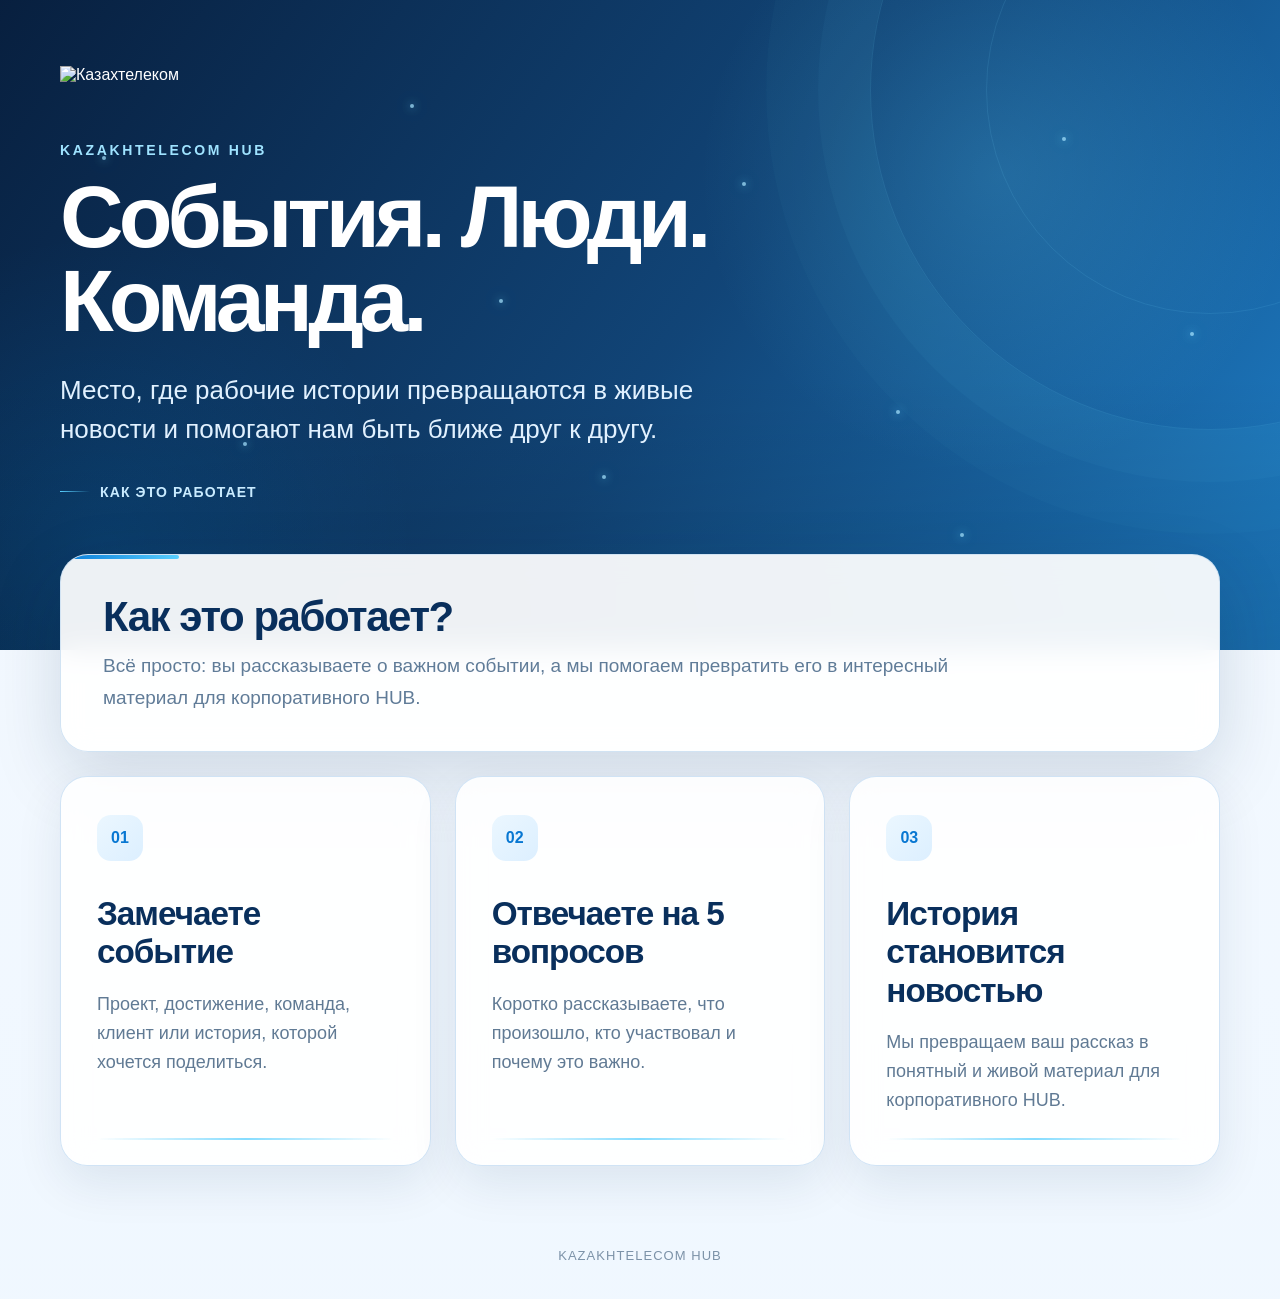
==== commit 1e90519f: "Rename index(7) (1).html to index.html" ====
--- a/index.html
+++ b/index.html
@@ -3,49 +3,82 @@
 <head>
   <meta charset="UTF-8">
   <meta name="viewport" content="width=device-width, initial-scale=1.0">
+  <meta name="theme-color" content="#062a56">
   <title>Kazakhtelecom HUB</title>
 
   <style>
+    :root {
+      --navy: #062a56;
+      --navy-2: #0a477f;
+      --blue: #0a78d4;
+      --cyan: #58cfff;
+      --text: #092f5c;
+      --muted: #607c98;
+      --line: rgba(206, 226, 245, .95);
+      --glass: rgba(255,255,255,.89);
+      --shadow: 0 24px 70px rgba(4, 37, 73, .15);
+    }
+
     * { box-sizing: border-box; }
+
     html { scroll-behavior: smooth; }
 
     body {
       margin: 0;
+      color: var(--text);
       font-family: Arial, Helvetica, sans-serif;
-      color: #082b57;
-      min-height: 100vh;
+      background:
+        linear-gradient(rgba(244,249,255,.94), rgba(239,247,255,.95)),
+        url("telecom-background.png") center top / cover fixed no-repeat;
       overflow-x: hidden;
+    }
+
+    .hero {
+      min-height: 650px;
+      position: relative;
+      overflow: hidden;
+      color: #fff;
       background:
-        linear-gradient(rgba(242,248,255,.90), rgba(238,246,255,.93)),
-        url("telecom-background.png") center top / cover fixed no-repeat;
-    }
-
-    .hero {
-      position: relative;
-      min-height: 600px;
-      display: flex;
-      align-items: center;
-      overflow: hidden;
-      color: white;
-      background:
-        linear-gradient(115deg, rgba(4,28,62,.97) 0%, rgba(6,57,112,.93) 53%, rgba(0,105,189,.82) 100%),
-        url("telecom-background.png") center 42% / cover no-repeat;
-    }
-
-    .hero::after {
+        linear-gradient(125deg, rgba(3, 27, 59, .98) 0%, rgba(5, 59, 112, .95) 53%, rgba(0, 108, 190, .88) 100%),
+        url("telecom-background.png") center 35% / cover no-repeat;
+    }
+
+    .hero::before {
       content: "";
       position: absolute;
       inset: 0;
       background:
-        radial-gradient(circle at 75% 28%, rgba(86,206,255,.16), transparent 30%),
-        linear-gradient(180deg, transparent 55%, rgba(3,28,60,.20) 100%);
+        radial-gradient(circle at 78% 27%, rgba(102,218,255,.18), transparent 27%),
+        radial-gradient(circle at 8% 84%, rgba(0,157,255,.12), transparent 24%),
+        linear-gradient(180deg, transparent 58%, rgba(0,0,0,.15) 100%);
       pointer-events: none;
     }
 
+    .grid-glow {
+      position: absolute;
+      width: 680px;
+      height: 680px;
+      right: -270px;
+      top: -250px;
+      border: 1px solid rgba(118, 216, 255, .12);
+      border-radius: 50%;
+      box-shadow:
+        0 0 0 52px rgba(118,216,255,.035),
+        0 0 0 104px rgba(118,216,255,.02);
+      pointer-events: none;
+    }
+
+    .grid-glow::after {
+      content: "";
+      position: absolute;
+      inset: 115px;
+      border: 1px solid rgba(118,216,255,.11);
+      border-radius: 50%;
+    }
+
     .particles {
       position: absolute;
       inset: 0;
-      overflow: hidden;
       pointer-events: none;
     }
 
@@ -54,88 +87,105 @@
       width: 4px;
       height: 4px;
       border-radius: 50%;
-      background: #9bdfff;
-      box-shadow: 0 0 8px #69d0ff, 0 0 18px rgba(70,190,255,.7);
-      animation: float 5s ease-in-out infinite alternate;
-      opacity: .8;
-    }
-
-    .particle:nth-child(1){left:8%;top:25%;animation-delay:.3s}
-    .particle:nth-child(2){left:18%;top:65%;animation-delay:1.1s}
-    .particle:nth-child(3){left:31%;top:18%;animation-delay:2s}
-    .particle:nth-child(4){left:46%;top:72%;animation-delay:.7s}
-    .particle:nth-child(5){left:58%;top:30%;animation-delay:1.7s}
-    .particle:nth-child(6){left:70%;top:68%;animation-delay:2.5s}
-    .particle:nth-child(7){left:82%;top:22%;animation-delay:1.3s}
-    .particle:nth-child(8){left:91%;top:53%;animation-delay:.9s}
-    .particle:nth-child(9){left:39%;top:48%;animation-delay:3s}
-    .particle:nth-child(10){left:76%;top:82%;animation-delay:2.2s}
-
-    @keyframes float {
-      from { transform: translateY(0) scale(.85); opacity: .45; }
-      to   { transform: translateY(-18px) scale(1.25); opacity: 1; }
+      background: #a6e4ff;
+      box-shadow: 0 0 9px #63d0ff, 0 0 24px rgba(88, 207, 255, .72);
+      animation: pulse 5.2s ease-in-out infinite alternate;
+      opacity: .72;
+    }
+
+    .particle:nth-child(1){left:8%;top:24%;animation-delay:.2s}
+    .particle:nth-child(2){left:19%;top:68%;animation-delay:1.1s}
+    .particle:nth-child(3){left:32%;top:16%;animation-delay:1.8s}
+    .particle:nth-child(4){left:47%;top:73%;animation-delay:.7s}
+    .particle:nth-child(5){left:58%;top:28%;animation-delay:1.4s}
+    .particle:nth-child(6){left:70%;top:63%;animation-delay:2.2s}
+    .particle:nth-child(7){left:83%;top:21%;animation-delay:1.2s}
+    .particle:nth-child(8){left:93%;top:51%;animation-delay:.6s}
+    .particle:nth-child(9){left:39%;top:46%;animation-delay:2.7s}
+    .particle:nth-child(10){left:75%;top:82%;animation-delay:1.9s}
+
+    @keyframes pulse {
+      from { transform: translateY(0) scale(.85); opacity: .35; }
+      to   { transform: translateY(-16px) scale(1.25); opacity: 1; }
     }
 
     .hero-inner {
+      width: min(1160px, calc(100% - 44px));
+      margin: 0 auto;
+      padding: 66px 0 128px;
       position: relative;
       z-index: 2;
-      width: min(1180px, calc(100% - 48px));
-      margin: 0 auto;
-      padding: 78px 0 110px;
-    }
-
-    .logo {
-      width: 235px;
-      max-width: 55vw;
-      height: auto;
+    }
+
+    .brand {
+      width: 280px;
+      max-width: 70vw;
       display: block;
-      margin-bottom: 48px;
+      margin-bottom: 58px;
     }
 
     .eyebrow {
-      margin: 0 0 16px;
+      margin: 0 0 17px;
       font-size: 14px;
       font-weight: 700;
-      letter-spacing: .17em;
+      letter-spacing: .19em;
+      color: #9fe3ff;
       text-transform: uppercase;
-      color: #9bdcff;
     }
 
     h1 {
-      max-width: 850px;
+      max-width: 950px;
       margin: 0;
-      font-size: clamp(48px, 7vw, 88px);
-      line-height: .98;
-      letter-spacing: -.045em;
+      font-size: clamp(52px, 7.4vw, 88px);
+      line-height: .96;
+      letter-spacing: -.055em;
       font-weight: 800;
     }
 
-    .hero-subtitle {
-      max-width: 700px;
-      margin: 26px 0 0;
-      font-size: clamp(19px, 2.2vw, 26px);
-      line-height: 1.45;
-      color: #deefff;
+    .subtitle {
+      max-width: 720px;
+      margin: 27px 0 0;
+      font-size: clamp(19px, 2.25vw, 26px);
+      line-height: 1.5;
+      color: #e1f1ff;
+    }
+
+    .scroll-cue {
+      margin-top: 35px;
+      display: inline-flex;
+      align-items: center;
+      gap: 10px;
+      color: #c9ebff;
+      font-size: 14px;
+      font-weight: 700;
+      letter-spacing: .08em;
+      text-transform: uppercase;
+    }
+
+    .scroll-cue span {
+      width: 30px;
+      height: 1px;
+      background: linear-gradient(90deg, var(--cyan), transparent);
     }
 
     .content {
-      position: relative;
-      z-index: 4;
-      width: min(1180px, calc(100% - 48px));
-      margin: -88px auto 0;
-      padding-bottom: 80px;
+      width: min(1160px, calc(100% - 44px));
+      margin: -96px auto 0;
+      position: relative;
+      z-index: 3;
+      padding-bottom: 82px;
     }
 
     .intro {
       position: relative;
       overflow: hidden;
-      background: rgba(255,255,255,.88);
-      border: 1px solid rgba(205,225,244,.95);
+      margin-bottom: 24px;
+      padding: 38px 42px;
+      border: 1px solid rgba(209, 227, 243, .98);
       border-radius: 28px;
-      padding: 38px 42px;
-      box-shadow: 0 25px 65px rgba(5,43,83,.13);
-      backdrop-filter: blur(10px);
-      margin-bottom: 28px;
+      background: rgba(255,255,255,.93);
+      box-shadow: var(--shadow);
+      backdrop-filter: blur(14px);
     }
 
     .intro::before {
@@ -143,22 +193,23 @@
       position: absolute;
       left: 0;
       top: 0;
-      width: 110px;
+      width: 118px;
       height: 4px;
-      background: linear-gradient(90deg, #0878db, #59cfff);
-      border-radius: 0 4px 4px 0;
+      border-radius: 0 5px 5px 0;
+      background: linear-gradient(90deg, #067ad8, var(--cyan));
     }
 
     .intro h2 {
-      margin: 0 0 10px;
-      font-size: clamp(28px, 4vw, 41px);
-      letter-spacing: -.03em;
+      margin: 0 0 9px;
+      font-size: clamp(31px, 4vw, 42px);
+      line-height: 1.15;
+      letter-spacing: -.035em;
     }
 
     .intro p {
+      max-width: 870px;
       margin: 0;
-      max-width: 850px;
-      color: #58738e;
+      color: var(--muted);
       font-size: 19px;
       line-height: 1.65;
     }
@@ -172,90 +223,109 @@
     .card {
       position: relative;
       min-height: 360px;
-      padding: 39px 38px 36px;
-      background: rgba(255,255,255,.83);
-      border: 1px solid rgba(204,224,243,.98);
-      border-radius: 28px;
-      box-shadow: 0 15px 40px rgba(8,46,88,.09);
-      backdrop-filter: blur(13px);
+      padding: 38px 36px 50px;
+      border: 1px solid var(--line);
+      border-radius: 27px;
+      background: var(--glass);
+      box-shadow: 0 18px 48px rgba(7, 43, 82, .09);
+      backdrop-filter: blur(14px);
       transition: transform .25s ease, box-shadow .25s ease, border-color .25s ease;
     }
 
-    .card::after {
-      content: "";
-      position: absolute;
-      left: 38px;
-      right: 38px;
-      bottom: 24px;
-      height: 2px;
-      background: linear-gradient(90deg, transparent, #6ccfff, transparent);
-      opacity: .7;
-    }
-
     .card:hover {
-      transform: translateY(-7px);
-      box-shadow: 0 25px 55px rgba(8,46,88,.15);
-      border-color: #b9d8f4;
+      transform: translateY(-8px);
+      border-color: #b9d8f2;
+      box-shadow: 0 28px 62px rgba(7, 43, 82, .16);
     }
 
     .number {
-      width: 45px;
-      height: 45px;
+      width: 46px;
+      height: 46px;
+      margin-bottom: 34px;
       display: grid;
       place-items: center;
       border-radius: 14px;
-      background: linear-gradient(135deg, #e9f5ff, #d9edff);
-      color: #0874d1;
+      color: #0877d2;
+      background: linear-gradient(135deg, #ebf7ff, #dcefff);
       font-size: 16px;
       font-weight: 800;
-      margin-bottom: 34px;
     }
 
     .card h3 {
-      margin: 0 0 19px;
-      color: #062b59;
-      font-size: clamp(27px, 2.4vw, 33px);
-      line-height: 1.17;
-      letter-spacing: -.025em;
+      margin: 0 0 18px;
+      max-width: 330px;
+      font-size: clamp(27px, 2.6vw, 34px);
+      line-height: 1.15;
+      letter-spacing: -.03em;
     }
 
     .card p {
       margin: 0;
-      color: #5b7692;
-      font-size: 19px;
-      line-height: 1.58;
+      color: #607a94;
+      font-size: 18px;
+      line-height: 1.62;
+    }
+
+    .card-line {
+      position: absolute;
+      left: 36px;
+      right: 36px;
+      bottom: 25px;
+      height: 2px;
+      background: linear-gradient(90deg, transparent, #56cfff, transparent);
+      opacity: .72;
     }
 
     .footer {
+      padding: 0 20px 36px;
       text-align: center;
-      color: #7890a8;
-      font-size: 14px;
-      padding: 0 20px 35px;
-    }
-
-    @media (max-width: 850px) {
-      .hero { min-height: 540px; }
-      .hero-inner { padding: 60px 0 100px; }
-      .content { margin-top: -60px; }
+      color: #7c92a8;
+      font-size: 13px;
+      letter-spacing: .08em;
+      text-transform: uppercase;
+    }
+
+    @media (max-width: 900px) {
+      .hero { min-height: 590px; }
+      .hero-inner { padding-bottom: 115px; }
       .cards { grid-template-columns: 1fr; }
-      .card { min-height: auto; padding-bottom: 50px; }
-    }
-
-    @media (max-width: 520px) {
-      .hero-inner,
-      .content { width: min(100% - 28px, 1180px); }
-
-      .intro,
-      .card { padding-left: 25px; padding-right: 25px; border-radius: 23px; }
-
-      .card h3 { font-size: 28px; }
-      .card p { font-size: 18px; }
+      .card { min-height: auto; }
+    }
+
+    @media (max-width: 560px) {
+      .hero-inner, .content {
+        width: min(100% - 28px, 1160px);
+      }
+
+      .brand {
+        width: 245px;
+        margin-bottom: 42px;
+      }
+
+      h1 { font-size: clamp(45px, 14vw, 64px); }
+
+      .subtitle { font-size: 18px; }
+
+      .intro, .card {
+        padding-left: 25px;
+        padding-right: 25px;
+        border-radius: 22px;
+      }
+
+      .content { margin-top: -58px; }
+
+      .card-line {
+        left: 25px;
+        right: 25px;
+      }
     }
   </style>
 </head>
 
 <body>
   <header class="hero">
+    <div class="grid-glow" aria-hidden="true"></div>
+
     <div class="particles" aria-hidden="true">
       <span class="particle"></span><span class="particle"></span>
       <span class="particle"></span><span class="particle"></span>
@@ -265,19 +335,24 @@
     </div>
 
     <div class="hero-inner">
-      <!-- Файл логотипа должен лежать рядом с index.html -->
-      <img class="logo" src="logo.png" alt="Kazakhtelecom">
+      <img class="brand" src="logo.svg" alt="Казахтелеком">
 
       <p class="eyebrow">KAZAKHTELECOM HUB</p>
       <h1>События. Люди.<br>Команда.</h1>
-      <p class="hero-subtitle">
+
+      <p class="subtitle">
         Место, где рабочие истории превращаются в живые новости
         и помогают нам быть ближе друг к другу.
       </p>
+
+      <div class="scroll-cue">
+        <span></span>
+        Как это работает
+      </div>
     </div>
   </header>
 
-  <main class="content">
+  <main class="content" id="how-it-works">
     <section class="intro">
       <h2>Как это работает?</h2>
       <p>
@@ -286,7 +361,7 @@
       </p>
     </section>
 
-    <section class="cards">
+    <section class="cards" aria-label="Как поделиться историей">
       <article class="card">
         <div class="number">01</div>
         <h3>Замечаете событие</h3>
@@ -294,6 +369,7 @@
           Проект, достижение, команда, клиент или история,
           которой хочется поделиться.
         </p>
+        <div class="card-line" aria-hidden="true"></div>
       </article>
 
       <article class="card">
@@ -303,6 +379,7 @@
           Коротко рассказываете, что произошло, кто участвовал
           и почему это важно.
         </p>
+        <div class="card-line" aria-hidden="true"></div>
       </article>
 
       <article class="card">
@@ -312,6 +389,7 @@
           Мы превращаем ваш рассказ в понятный и живой материал
           для корпоративного HUB.
         </p>
+        <div class="card-line" aria-hidden="true"></div>
       </article>
     </section>
   </main>
